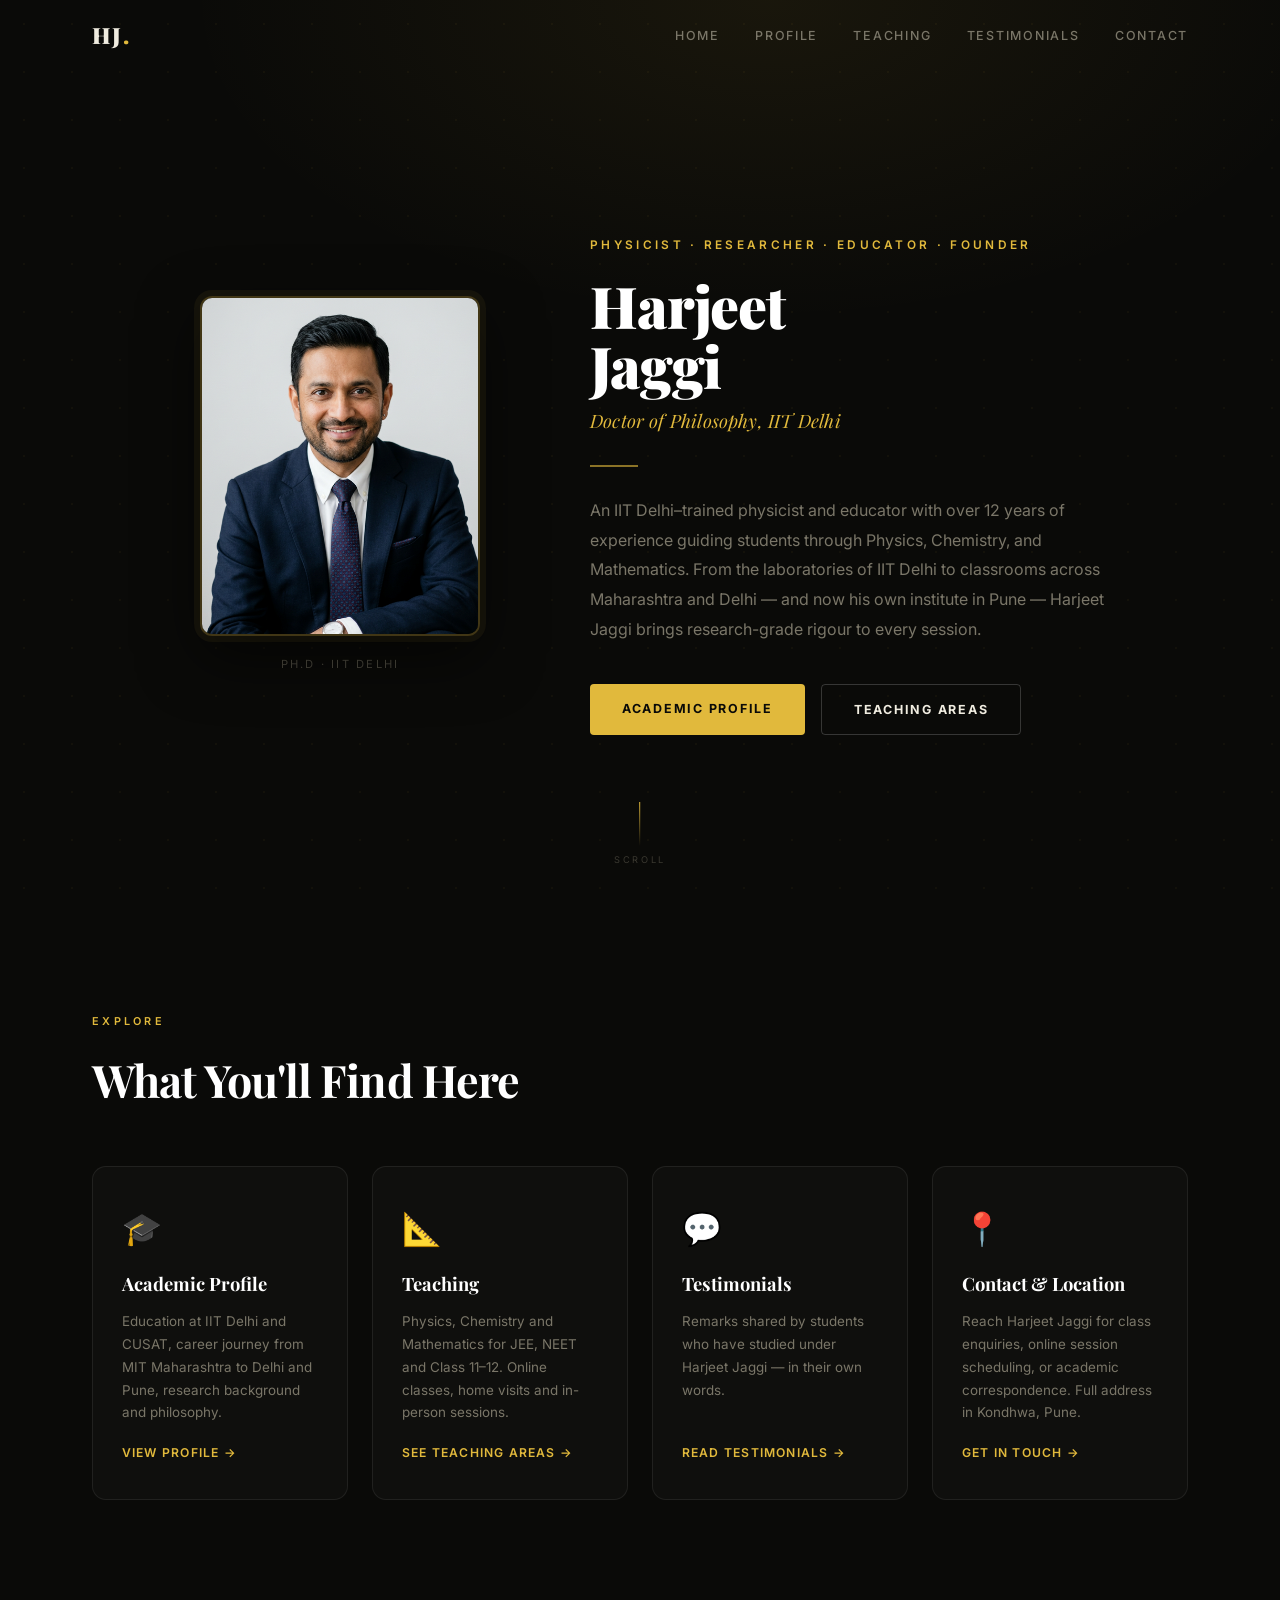
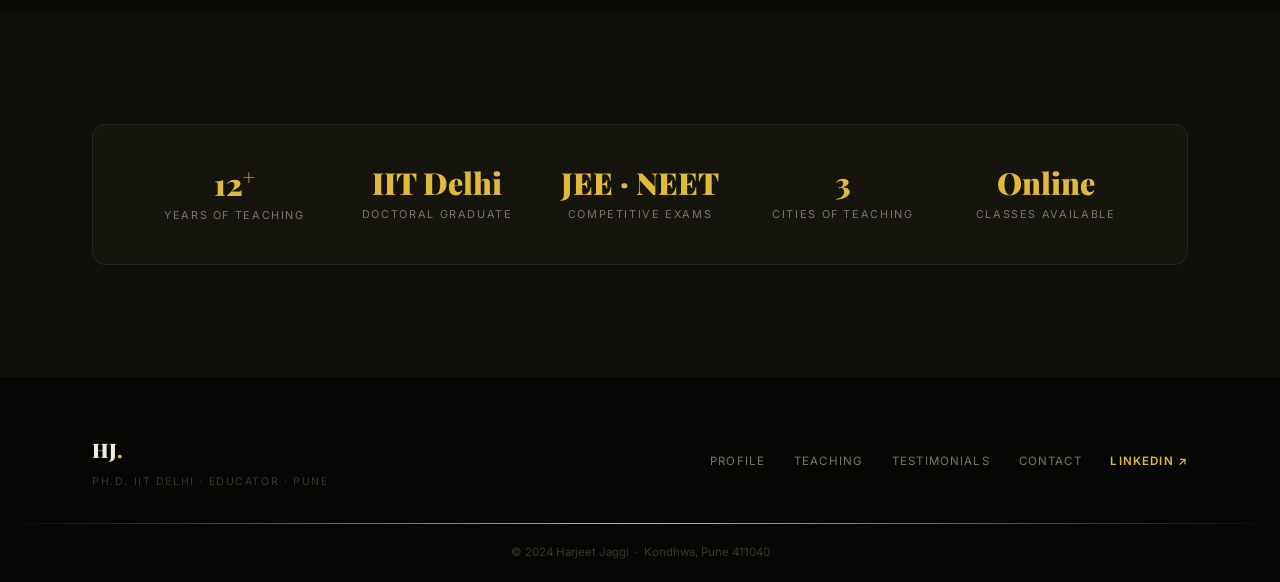
==== index.html @ 5886d156 "Initial commit — Harjeet Jaggi executive portfolio (5-page, black and gold theme)" ====
﻿<!DOCTYPE html>
<html lang="en">

<head>
  <meta charset="UTF-8" />
  <meta name="viewport" content="width=device-width, initial-scale=1.0" />
  <title>Harjeet Jaggi — Ph.D. IIT Delhi | Physicist, Researcher & Educator | Pune</title>
  <meta name="description"
    content="Harjeet Jaggi — IIT Delhi Ph.D. physicist, researcher and educator with 12+ years of experience. Specialist in Physics, Chemistry and Mathematics for JEE, NEET and Class 11–12 in Pune." />
  <link rel="preconnect" href="https://fonts.googleapis.com" />
  <link rel="preconnect" href="https://fonts.gstatic.com" crossorigin />
  <link
    href="https://fonts.googleapis.com/css2?family=Playfair+Display:ital,wght@0,400;0,700;0,900;1,400&family=Inter:wght@300;400;500;600;700&display=swap"
    rel="stylesheet" />
  <link rel="stylesheet" href="style.css" />
</head>

<body>

  <nav id="main-nav" role="navigation">
    <div class="nav-inner">
      <a href="index.html" class="nav-logo">HJ<span class="accent">.</span></a>
      <ul class="nav-links" id="nav-links-list">
        <li><a href="index.html" class="nav-link active">Home</a></li>
                <li><a href="profile.html" class="nav-link">Profile</a></li>
        <li><a href="teaching.html" class="nav-link">Teaching</a></li>
        <li><a href="testimonials.html" class="nav-link">Testimonials</a></li>
        <li><a href="contact.html" class="nav-link">Contact</a></li>
      </ul>
      <button class="nav-toggle" id="nav-toggle-btn" aria-label="Toggle navigation">
        <span></span><span></span><span></span>
      </button>
    </div>
  </nav>

  <!-- HERO -->
  <section id="hero" class="hero-section" aria-label="Introduction">
    <div class="hero-grid-bg" aria-hidden="true"></div>
    <div class="container">
      <div class="hero-inner">

        <div class="hero-portrait-wrap">
          <img src="portrait.png" alt="Harjeet Jaggi — Educator and Researcher" class="hero-portrait" />
          <p class="hero-portrait-label" aria-hidden="true">Ph.D · IIT Delhi</p>
        </div>

        <div class="hero-text">
          <p class="hero-eyebrow">Physicist · Researcher · Educator · Founder</p>
          <h1 class="hero-name">Harjeet<br />Jaggi</h1>
          <p class="hero-title">Doctor of Philosophy, IIT Delhi</p>
          <div class="hero-divider" aria-hidden="true"></div>
          <p class="hero-bio">
            An IIT Delhi–trained physicist and educator with over 12 years of experience guiding
            students through Physics, Chemistry, and Mathematics. From the laboratories of IIT Delhi
            to classrooms across Maharashtra and Delhi — and now his own institute in Pune —
            Harjeet Jaggi brings research-grade rigour to every session.
          </p>
          <div class="hero-cta-group">
            <a href="profile.html" class="btn btn-primary">Academic Profile</a>
            <a href="teaching.html" class="btn btn-secondary">Teaching Areas</a>
          </div>
        </div>

      </div>
    </div>
    <div class="hero-scroll-indicator" aria-hidden="true">
      <span class="scroll-line"></span>
      <span class="scroll-label">Scroll</span>
    </div>
  </section>

  <!-- PAGE NAV CARDS -->
  <section class="section reveal" aria-label="Site Navigation">
    <div class="container">
      <div class="section-label">Explore</div>
      <h2 class="section-heading">What You'll Find Here</h2>
      <div class="page-cards" id="page-cards">

        <a href="profile.html" class="page-card glass-card reveal-child" id="card-profile">
          <div class="pc-icon" aria-hidden="true">🎓</div>
          <div class="pc-title">Academic Profile</div>
          <p class="pc-desc">Education at IIT Delhi and CUSAT, career journey from MIT Maharashtra to Delhi and Pune,
            research background and philosophy.</p>
          <span class="pc-link">View Profile →</span>
        </a>

        <a href="teaching.html" class="page-card glass-card reveal-child" id="card-teaching">
          <div class="pc-icon" aria-hidden="true">📐</div>
          <div class="pc-title">Teaching</div>
          <p class="pc-desc">Physics, Chemistry and Mathematics for JEE, NEET and Class 11–12. Online classes, home
            visits and in-person sessions.</p>
          <span class="pc-link">See Teaching Areas →</span>
        </a>

        <a href="testimonials.html" class="page-card glass-card reveal-child" id="card-testimonials">
          <div class="pc-icon" aria-hidden="true">💬</div>
          <div class="pc-title">Testimonials</div>
          <p class="pc-desc">Remarks shared by students who have studied under Harjeet Jaggi — in their own words.</p>
          <span class="pc-link">Read Testimonials →</span>
        </a>

        <a href="contact.html" class="page-card glass-card reveal-child" id="card-contact">
          <div class="pc-icon" aria-hidden="true">📍</div>
          <div class="pc-title">Contact & Location</div>
          <p class="pc-desc">Reach Harjeet Jaggi for class enquiries, online session scheduling, or academic
            correspondence. Full address in Kondhwa, Pune.</p>
          <span class="pc-link">Get In Touch →</span>
        </a>

      </div>
    </div>
  </section>

  <!-- QUICK STATS STRIP -->
  <section class="section section-alt reveal" aria-label="At a Glance">
    <div class="container">
      <div class="stats-strip" id="stats-strip">
        <div class="strip-stat reveal-child">
          <span class="ss-num">12<span class="stat-plus">+</span></span>
          <span class="ss-lbl">Years of Teaching</span>
        </div>
        <div class="strip-stat reveal-child">
          <span class="ss-num">IIT Delhi</span>
          <span class="ss-lbl">Doctoral Graduate</span>
        </div>
        <div class="strip-stat reveal-child">
          <span class="ss-num">JEE · NEET</span>
          <span class="ss-lbl">Competitive Exams</span>
        </div>
        <div class="strip-stat reveal-child">
          <span class="ss-num">3</span>
          <span class="ss-lbl">Cities of Teaching</span>
        </div>
        <div class="strip-stat reveal-child">
          <span class="ss-num">Online</span>
          <span class="ss-lbl">Classes Available</span>
        </div>
      </div>
    </div>
  </section>

  <footer id="site-footer" role="contentinfo">
    <div class="footer-inner container">
      <div class="footer-brand">
        <span class="footer-logo">HJ<span class="accent">.</span></span>
        <span class="footer-tagline">Ph.D. IIT Delhi · Educator · Pune</span>
      </div>
      <div class="footer-links">
        <a href="profile.html">Profile</a>
        <a href="teaching.html">Teaching</a>
        <a href="testimonials.html">Testimonials</a>
        <a href="contact.html">Contact</a>
        <a href="https://www.linkedin.com/in/harjeet-jaggi" target="_blank" rel="noopener"
          class="footer-linkedin">LinkedIn ↗</a>
      </div>
    </div>
    <div class="gold-rule"></div>
    <div class="footer-copy container">&copy; 2024 Harjeet Jaggi &nbsp;·&nbsp; Kondhwa, Pune 411040</div>
  </footer>

  <script src="script.js"></script>
</body>

</html>
---- style.css ----
/* ════════════════════════════════════════════════════════════════
   HARJEET JAGGI — ACADEMIC PORTFOLIO
   Theme: Obsidian Black & Academic Gold
   ════════════════════════════════════════════════════════════════ */

/* ─── TOKENS ─── */
:root {
  --bg: #0a0a08;
  --bg-alt: #0f0f0c;
  --bg-card: #141410;
  --surface: rgba(255, 255, 255, 0.025);
  --surface-hov: rgba(225, 185, 60, 0.06);
  --border: rgba(255, 255, 255, 0.07);
  --border-hov: rgba(225, 185, 60, 0.4);
  --text-primary: #f0ece0;
  --text-muted: #7a7668;
  --text-dim: #3a3830;
  --gold: #e1b93c;
  --gold-bright: #f0cc55;
  --gold-deep: #b8941e;
  --gold-dim: rgba(225, 185, 60, 0.12);
  --gold-glow: rgba(225, 185, 60, 0.28);
  --white: #ffffff;
  --offwhite: #ede8d8;
  --radius: 14px;
  --radius-sm: 7px;
  --nav-h: 70px;
  --transition: 0.32s cubic-bezier(0.4, 0, 0.2, 1);
}

/* ─── RESET ─── */
*,
*::before,
*::after {
  box-sizing: border-box;
  margin: 0;
  padding: 0;
}

html {
  scroll-behavior: smooth;
  font-size: 16px;
}

body {
  background: var(--bg);
  color: var(--text-primary);
  font-family: 'Inter', system-ui, sans-serif;
  line-height: 1.7;
  overflow-x: hidden;
  -webkit-font-smoothing: antialiased;
}

a {
  color: inherit;
  text-decoration: none;
}

img,
svg {
  display: block;
}

ul {
  list-style: none;
}

/* ─── SCROLLBAR ─── */
::-webkit-scrollbar {
  width: 4px;
}

::-webkit-scrollbar-track {
  background: var(--bg);
}

::-webkit-scrollbar-thumb {
  background: var(--gold);
  border-radius: 2px;
}

/* ─── UTILITY ─── */
.accent {
  color: var(--gold);
}

.mt-2 {
  margin-top: 2rem;
}

.container {
  max-width: 1160px;
  margin: 0 auto;
  padding: 0 2rem;
}

/* ─── GLASS CARD ─── */
.glass-card {
  background: var(--surface);
  border: 1px solid var(--border);
  border-radius: var(--radius);
  transition: border-color var(--transition), background var(--transition), transform var(--transition);
}

.glass-card:hover {
  border-color: var(--border-hov);
  background: var(--surface-hov);
  transform: translateY(-3px);
}

/* ─── REVEAL ─── */
.reveal {
  opacity: 0;
  transform: translateY(36px);
  transition: opacity 0.7s ease, transform 0.7s ease;
}

.reveal.visible {
  opacity: 1;
  transform: translateY(0);
}

.reveal-child {
  opacity: 0;
  transform: translateY(24px);
  transition: opacity 0.6s ease, transform 0.6s ease;
}

.reveal-child.visible {
  opacity: 1;
  transform: translateY(0);
}

/* ──────────────────────────────────────────────────────────────
   NAVIGATION
────────────────────────────────────────────────────────────── */
#main-nav {
  position: fixed;
  top: 0;
  left: 0;
  right: 0;
  height: var(--nav-h);
  z-index: 1000;
  transition: background var(--transition), box-shadow var(--transition);
}

#main-nav.scrolled {
  background: rgba(10, 10, 8, 0.94);
  backdrop-filter: blur(18px);
  -webkit-backdrop-filter: blur(18px);
  box-shadow: 0 1px 0 var(--border);
}

.nav-inner {
  max-width: 1160px;
  margin: 0 auto;
  padding: 0 2rem;
  height: 100%;
  display: flex;
  align-items: center;
  justify-content: space-between;
}

.nav-logo {
  font-family: 'Playfair Display', serif;
  font-size: 1.4rem;
  font-weight: 900;
  letter-spacing: 0.06em;
  color: var(--text-primary);
}

.nav-logo .accent {
  color: var(--gold);
}

.nav-links {
  display: flex;
  gap: 2.2rem;
}

.nav-link {
  font-size: 0.78rem;
  font-weight: 500;
  letter-spacing: 0.14em;
  text-transform: uppercase;
  color: var(--text-muted);
  transition: color var(--transition);
  position: relative;
}

.nav-link::after {
  content: '';
  position: absolute;
  bottom: -4px;
  left: 0;
  width: 0;
  height: 1px;
  background: var(--gold);
  transition: width var(--transition);
}

.nav-link:hover,
.nav-link.active {
  color: var(--text-primary);
}

.nav-link:hover::after,
.nav-link.active::after {
  width: 100%;
}

.nav-toggle {
  display: none;
  flex-direction: column;
  gap: 5px;
  background: none;
  border: none;
  cursor: pointer;
  padding: 4px;
}

.nav-toggle span {
  display: block;
  width: 22px;
  height: 2px;
  background: var(--text-primary);
  border-radius: 1px;
  transition: all var(--transition);
}

/* ──────────────────────────────────────────────────────────────
   HERO
────────────────────────────────────────────────────────────── */
.hero-section {
  position: relative;
  min-height: 100vh;
  display: flex;
  align-items: center;
  overflow: hidden;
  background:
    radial-gradient(ellipse 70% 55% at 60% 0%, rgba(225, 185, 60, 0.07) 0%, transparent 65%),
    var(--bg);
}

.hero-grid-bg {
  position: absolute;
  inset: 0;
  background-image: radial-gradient(circle, rgba(225, 185, 60, 0.14) 1px, transparent 1px);
  background-size: 48px 48px;
  animation: gridDrift 32s linear infinite;
  opacity: 0.3;
}

@keyframes gridDrift {
  from {
    background-position: 0 0;
  }

  to {
    background-position: 48px 48px;
  }
}

.hero-inner {
  position: relative;
  z-index: 2;
  width: 100%;
  display: grid;
  grid-template-columns: 340px 1fr;
  gap: 5rem;
  align-items: center;
  padding-top: var(--nav-h);
}

/* Portrait */
.hero-portrait-wrap {
  display: flex;
  flex-direction: column;
  align-items: center;
  gap: 1.2rem;
}

.hero-portrait {
  width: 280px;
  height: 340px;
  object-fit: cover;
  object-position: top center;
  border-radius: 12px;
  border: 2px solid rgba(225, 185, 60, 0.25);
  box-shadow:
    0 0 0 6px rgba(225, 185, 60, 0.05),
    0 20px 60px rgba(0, 0, 0, 0.6);
  display: block;
}

.hero-portrait-label {
  font-size: 0.7rem;
  letter-spacing: 0.2em;
  text-transform: uppercase;
  color: var(--text-dim);
  text-align: center;
}



.hero-eyebrow {
  font-size: 0.74rem;
  letter-spacing: 0.28em;
  text-transform: uppercase;
  color: var(--gold);
  margin-bottom: 1.2rem;
  font-weight: 600;
}

.hero-name {
  font-family: 'Playfair Display', serif;
  font-size: clamp(2.8rem, 4.5vw, 4.4rem);
  font-weight: 900;
  line-height: 1.05;
  color: var(--white);
  margin-bottom: 0.6rem;
  letter-spacing: -0.02em;
}

.hero-title {
  font-family: 'Playfair Display', serif;
  font-size: 1.15rem;
  font-weight: 400;
  font-style: italic;
  color: var(--gold);
  margin-bottom: 1.8rem;
  letter-spacing: 0.01em;
}

.hero-divider {
  width: 48px;
  height: 2px;
  background: var(--gold);
  margin-bottom: 1.8rem;
  opacity: 0.6;
}

.hero-bio {
  font-size: 1rem;
  color: var(--text-muted);
  line-height: 1.85;
  margin-bottom: 2.5rem;
  max-width: 520px;
}

.hero-cta-group {
  display: flex;
  gap: 1rem;
  flex-wrap: wrap;
}

/* ─── BUTTONS ─── */
.btn {
  display: inline-block;
  padding: 0.85rem 2rem;
  border-radius: 4px;
  font-size: 0.78rem;
  font-weight: 700;
  letter-spacing: 0.14em;
  text-transform: uppercase;
  transition: all var(--transition);
  cursor: pointer;
  border: none;
}

.btn-primary {
  background: var(--gold);
  color: #0a0a08;
}

.btn-primary:hover {
  background: var(--gold-bright);
  transform: translateY(-2px);
  box-shadow: 0 8px 28px rgba(225, 185, 60, 0.35);
}

.btn-secondary {
  background: transparent;
  color: var(--text-primary);
  border: 1px solid rgba(255, 255, 255, 0.18);
}

.btn-secondary:hover {
  border-color: var(--gold);
  color: var(--gold);
  transform: translateY(-2px);
}

.btn-ghost {
  background: transparent;
  color: var(--gold);
  border: 1px solid rgba(225, 185, 60, 0.3);
}

.btn-ghost:hover {
  background: var(--gold-dim);
  transform: translateY(-2px);
}

/* Scroll indicator */
.hero-scroll-indicator {
  position: absolute;
  bottom: 2rem;
  left: 50%;
  transform: translateX(-50%);
  display: flex;
  flex-direction: column;
  align-items: center;
  gap: 0.4rem;
  z-index: 2;
  animation: fadeInUp 1s 2s ease both;
}

.scroll-line {
  width: 1px;
  height: 44px;
  background: linear-gradient(to bottom, var(--gold), transparent);
  animation: scrollPulse 2.2s ease-in-out infinite;
}

@keyframes scrollPulse {

  0%,
  100% {
    opacity: 0.25;
    transform: scaleY(1);
  }

  50% {
    opacity: 0.9;
    transform: scaleY(1.08);
  }
}

.scroll-label {
  font-size: 0.58rem;
  letter-spacing: 0.28em;
  text-transform: uppercase;
  color: var(--text-dim);
}

@keyframes fadeInUp {
  from {
    opacity: 0;
    transform: translate(-50%, 12px);
  }

  to {
    opacity: 1;
    transform: translate(-50%, 0);
  }
}

/* ──────────────────────────────────────────────────────────────
   SECTIONS — SHARED
────────────────────────────────────────────────────────────── */
.section {
  padding: 7rem 0;
}

.section-alt {
  background: var(--bg-alt);
}

.section-label {
  font-size: 0.68rem;
  letter-spacing: 0.3em;
  text-transform: uppercase;
  color: var(--gold);
  margin-bottom: 0.7rem;
  font-weight: 600;
}

.section-heading {
  font-family: 'Playfair Display', serif;
  font-size: clamp(1.9rem, 3.5vw, 3rem);
  font-weight: 700;
  color: var(--white);
  margin-bottom: 3rem;
  letter-spacing: -0.02em;
}

/* ──────────────────────────────────────────────────────────────
   ACADEMIC PROFILE (About)
────────────────────────────────────────────────────────────── */
.profile-grid {
  display: grid;
  grid-template-columns: 1.4fr 1fr;
  gap: 3rem;
  align-items: start;
}

.profile-bio {
  padding: 2.5rem;
}

.bio-text {
  color: var(--text-muted);
  line-height: 1.9;
  margin-bottom: 1.1rem;
  font-size: 0.96rem;
}

.bio-text:last-child {
  margin-bottom: 0;
}

/* Education */
.edu-block {
  margin-top: 2rem;
  padding-top: 2rem;
  border-top: 1px solid var(--border);
}

.edu-heading {
  font-size: 0.68rem;
  letter-spacing: 0.22em;
  text-transform: uppercase;
  color: var(--gold);
  font-weight: 600;
  margin-bottom: 1.2rem;
}

.edu-item {
  display: flex;
  align-items: flex-start;
  gap: 1rem;
  margin-bottom: 1.1rem;
}

.edu-item:last-child {
  margin-bottom: 0;
}

.edu-dot {
  width: 7px;
  height: 7px;
  border-radius: 50%;
  background: var(--gold);
  margin-top: 0.5rem;
  flex-shrink: 0;
  box-shadow: 0 0 8px var(--gold-glow);
}

.edu-degree {
  font-size: 0.9rem;
  font-weight: 600;
  color: var(--text-primary);
  line-height: 1.4;
}

.edu-inst {
  font-size: 0.78rem;
  color: var(--gold);
  font-style: italic;
  margin-top: 0.15rem;
}

.edu-year {
  font-size: 0.7rem;
  color: var(--text-dim);
  margin-top: 0.1rem;
}

/* Stats */
.profile-stats {
  display: flex;
  flex-direction: column;
  gap: 1.2rem;
}

.stat-card {
  padding: 1.8rem 2rem;
  text-align: center;
  display: flex;
  flex-direction: column;
  align-items: center;
  gap: 0.4rem;
}

.stat-number {
  font-family: 'Playfair Display', serif;
  font-size: 2.6rem;
  font-weight: 900;
  line-height: 1;
  color: var(--gold);
}

.stat-plus {
  font-size: 1.3rem;
  vertical-align: super;
}

.stat-label {
  font-size: 0.7rem;
  letter-spacing: 0.15em;
  text-transform: uppercase;
  color: var(--text-muted);
}

/* ──────────────────────────────────────────────────────────────
   TEACHING
────────────────────────────────────────────────────────────── */
.teaches-intro {
  font-size: 0.96rem;
  color: var(--text-muted);
  line-height: 1.8;
  max-width: 680px;
  margin-bottom: 3rem;
}

.teaches-grid {
  display: grid;
  grid-template-columns: repeat(4, 1fr);
  gap: 1.4rem;
}

.teach-card {
  padding: 2rem 1.4rem;
  text-align: center;
  position: relative;
  overflow: hidden;
}

.teach-card::before {
  content: '';
  position: absolute;
  top: 0;
  left: 0;
  right: 0;
  height: 2px;
  background: var(--gold);
  transform: scaleX(0);
  transform-origin: left;
  transition: transform var(--transition);
}

.teach-card:hover::before {
  transform: scaleX(1);
}

.teach-icon {
  font-size: 1.8rem;
  margin-bottom: 0.9rem;
  display: block;
}

.teach-subject {
  font-family: 'Playfair Display', serif;
  font-size: 1rem;
  font-weight: 700;
  color: var(--white);
  margin-bottom: 0.4rem;
}

.teach-exams {
  font-size: 0.7rem;
  color: var(--gold);
  letter-spacing: 0.1em;
  text-transform: uppercase;
  font-weight: 600;
  margin-bottom: 0.4rem;
}

.teach-boards {
  font-size: 0.7rem;
  color: var(--text-muted);
  line-height: 1.5;
}

.teaches-note {
  text-align: center;
  margin-top: 2rem;
  font-size: 0.84rem;
  color: var(--text-muted);
}

/* ──────────────────────────────────────────────────────────────
   TESTIMONIALS
────────────────────────────────────────────────────────────── */
.testimonials-intro {
  font-size: 0.96rem;
  color: var(--text-muted);
  line-height: 1.8;
  max-width: 600px;
  margin-bottom: 3rem;
}

.review-cards {
  display: grid;
  grid-template-columns: repeat(2, 1fr);
  gap: 1.5rem;
}

.review-card {
  padding: 2rem 2.2rem;
  display: flex;
  flex-direction: column;
  gap: 1rem;
  position: relative;
  overflow: hidden;
}

.review-card::before {
  content: '\201C';
  font-family: 'Playfair Display', serif;
  font-size: 6rem;
  color: var(--gold);
  opacity: 0.1;
  position: absolute;
  top: -0.8rem;
  left: 1rem;
  line-height: 1;
  pointer-events: none;
}

.review-text {
  font-size: 0.92rem;
  color: var(--text-muted);
  line-height: 1.8;
  font-style: italic;
  position: relative;
  z-index: 1;
}

.review-author {
  font-size: 0.82rem;
  font-weight: 700;
  color: var(--text-primary);
}

.review-course {
  font-size: 0.68rem;
  color: var(--gold);
  letter-spacing: 0.1em;
  text-transform: uppercase;
}

.review-divider {
  width: 30px;
  height: 1px;
  background: var(--gold);
  opacity: 0.4;
}

/* ──────────────────────────────────────────────────────────────
   CONTACT
────────────────────────────────────────────────────────────── */
.contact-grid {
  display: grid;
  grid-template-columns: repeat(3, 1fr);
  gap: 1.6rem;
}

.contact-card {
  padding: 2.2rem;
  display: flex;
  flex-direction: column;
  gap: 0.9rem;
}

.contact-card svg {
  width: 34px;
  height: 34px;
}

.contact-type {
  font-family: 'Playfair Display', serif;
  font-size: 1.05rem;
  font-weight: 700;
  color: var(--white);
}

.contact-desc {
  font-size: 0.86rem;
  color: var(--text-muted);
  line-height: 1.7;
  flex: 1;
}

.contact-link {
  font-size: 0.78rem;
  font-weight: 600;
  color: var(--gold);
  transition: opacity var(--transition);
}

.contact-link:hover {
  opacity: 0.7;
}

.contact-address-bar {
  margin-top: 2.5rem;
  padding: 1.4rem 1.8rem;
  display: flex;
  align-items: flex-start;
  gap: 1rem;
  border: 1px solid var(--border);
  border-radius: var(--radius-sm);
  background: rgba(225, 185, 60, 0.04);
}

.addr-icon {
  color: var(--gold);
  font-size: 1rem;
  margin-top: 0.15rem;
  flex-shrink: 0;
}

.addr-text {
  font-size: 0.86rem;
  color: var(--text-muted);
  line-height: 1.7;
}

.addr-text strong {
  color: var(--text-primary);
}

/* ──────────────────────────────────────────────────────────────
   FOOTER
────────────────────────────────────────────────────────────── */
#site-footer {
  background: #060605;
  padding-top: 3.5rem;
}

.footer-inner {
  display: flex;
  align-items: center;
  justify-content: space-between;
  padding-bottom: 2rem;
  flex-wrap: wrap;
  gap: 1.2rem;
}

.footer-brand {
  display: flex;
  flex-direction: column;
  gap: 0.35rem;
}

.footer-logo {
  font-family: 'Playfair Display', serif;
  font-size: 1.25rem;
  font-weight: 900;
}

.footer-tagline {
  font-size: 0.66rem;
  letter-spacing: 0.15em;
  text-transform: uppercase;
  color: var(--text-dim);
}

.footer-links {
  display: flex;
  gap: 1.8rem;
}

.footer-links a {
  font-size: 0.72rem;
  letter-spacing: 0.1em;
  text-transform: uppercase;
  color: var(--text-muted);
  transition: color var(--transition);
}

.footer-links a:hover {
  color: var(--gold);
}

.gold-rule {
  height: 1px;
  background: linear-gradient(to right, transparent, var(--gold), transparent);
}

.footer-copy {
  padding: 1.2rem 2rem;
  font-size: 0.72rem;
  color: var(--text-dim);
  text-align: center;
}

/* ──────────────────────────────────────────────────────────────
   RESPONSIVE
────────────────────────────────────────────────────────────── */
@media (max-width: 960px) {
  .hero-inner {
    grid-template-columns: 1fr;
    text-align: center;
    gap: 3rem;
  }

  .hero-portrait-wrap {
    align-items: center;
  }

  .hero-portrait {
    width: 200px;
    height: 250px;
  }

  .hero-bio {
    max-width: 100%;
  }

  .hero-cta-group {
    justify-content: center;
  }

  .hero-divider {
    margin: 0 auto 1.8rem;
  }

  .profile-grid {
    grid-template-columns: 1fr;
  }

  .contact-grid {
    grid-template-columns: 1fr;
  }
}

@media (max-width: 800px) {
  .teaches-grid {
    grid-template-columns: repeat(2, 1fr);
  }

  .review-cards {
    grid-template-columns: 1fr;
  }
}

@media (max-width: 680px) {
  .section {
    padding: 4.5rem 0;
  }

  .hero-name {
    font-size: clamp(2.2rem, 8vw, 3rem);
  }

  .nav-links {
    display: none;
    position: absolute;
    top: var(--nav-h);
    left: 0;
    right: 0;
    background: rgba(10, 10, 8, 0.97);
    backdrop-filter: blur(14px);
    flex-direction: column;
    padding: 1.8rem 2rem;
    gap: 1.4rem;
    border-bottom: 1px solid var(--border);
  }

  .nav-links.open {
    display: flex;
  }

  .nav-toggle {
    display: flex;
  }

  .teaches-grid {
    grid-template-columns: 1fr 1fr;
  }

  .hero-portrait {
    width: 160px;
    height: 200px;
  }
}

@media (max-width: 420px) {
  .teaches-grid {
    grid-template-columns: 1fr;
  }

  .hero-cta-group {
    flex-direction: column;
    align-items: center;
  }
}

/* ─── FOCUS ─── */
:focus-visible {
  outline: 2px solid var(--gold);
  outline-offset: 3px;
  border-radius: 2px;
}

/* ══════════════════════════════════════════════════════════════
   MULTI-PAGE STYLES
══════════════════════════════════════════════════════════════ */

/* ─── PAGE HERO (inner pages) ─── */
.page-hero {
  position: relative;
  min-height: 40vh;
  display: flex;
  align-items: flex-end;
  padding-bottom: 4rem;
  overflow: hidden;
  background:
    radial-gradient(ellipse 80% 60% at 50% 0%, rgba(225, 185, 60, 0.08) 0%, transparent 65%),
    var(--bg);
}

.page-hero--wide {
  min-height: 38vh;
}

.page-hero-inner {
  display: grid;
  grid-template-columns: 1fr 260px;
  gap: 3rem;
  align-items: flex-end;
  padding-top: var(--nav-h);
  position: relative;
  z-index: 2;
  width: 100%;
}

.page-hero-inner--center {
  grid-template-columns: 1fr;
  text-align: center;
}

.page-hero-title {
  font-family: 'Playfair Display', serif;
  font-size: clamp(2.2rem, 4vw, 3.5rem);
  font-weight: 900;
  color: var(--white);
  line-height: 1.08;
  letter-spacing: -0.02em;
  margin-bottom: 0.9rem;
}

.page-hero-sub {
  font-size: 0.84rem;
  color: var(--text-muted);
  letter-spacing: 0.12em;
  text-transform: uppercase;
  margin-top: 0.4rem;
}

.page-portrait {
  width: 220px;
  height: 270px;
  object-fit: cover;
  object-position: top center;
  border-radius: 10px;
  border: 1px solid rgba(225, 185, 60, 0.2);
  box-shadow: 0 16px 48px rgba(0, 0, 0, 0.5);
  display: block;
}

/* ─── HOME PAGE NAV CARDS ─── */
.page-cards {
  display: grid;
  grid-template-columns: repeat(4, 1fr);
  gap: 1.5rem;
}

.page-card {
  padding: 2.2rem 1.8rem;
  display: flex;
  flex-direction: column;
  gap: 0.7rem;
  text-decoration: none;
  cursor: pointer;
}

.pc-icon {
  font-size: 2rem;
}

.pc-title {
  font-family: 'Playfair Display', serif;
  font-size: 1.15rem;
  font-weight: 700;
  color: var(--white);
}

.pc-desc {
  font-size: 0.84rem;
  color: var(--text-muted);
  line-height: 1.7;
  flex: 1;
}

.pc-link {
  font-size: 0.76rem;
  font-weight: 600;
  letter-spacing: 0.1em;
  text-transform: uppercase;
  color: var(--gold);
  margin-top: 0.5rem;
  transition: letter-spacing var(--transition);
}

.page-card:hover .pc-link {
  letter-spacing: 0.18em;
}

/* ─── STATS STRIP (home) ─── */
.stats-strip {
  display: flex;
  justify-content: space-between;
  align-items: center;
  gap: 1rem;
  flex-wrap: wrap;
  padding: 2.5rem 3rem;
  border: 1px solid var(--border);
  border-radius: var(--radius);
  background: rgba(225, 185, 60, 0.03);
}

.strip-stat {
  text-align: center;
  flex: 1;
  min-width: 100px;
}

.ss-num {
  font-family: 'Playfair Display', serif;
  font-size: 1.9rem;
  font-weight: 900;
  color: var(--gold);
  display: block;
  line-height: 1.1;
}

.ss-lbl {
  font-size: 0.68rem;
  letter-spacing: 0.15em;
  text-transform: uppercase;
  color: var(--text-muted);
  margin-top: 0.3rem;
  display: block;
}

/* ─── JOURNEY TIMELINE (profile page) ─── */
.journey-timeline {
  position: relative;
  padding-left: 3.5rem;
  display: flex;
  flex-direction: column;
  gap: 2.5rem;
}

.journey-timeline::before {
  content: '';
  position: absolute;
  left: 0.9rem;
  top: 0.8rem;
  bottom: 0.8rem;
  width: 2px;
  background: linear-gradient(to bottom, var(--gold), rgba(225, 185, 60, 0.1));
}

.jt-item {
  position: relative;
}

.jt-dot {
  position: absolute;
  left: -2.7rem;
  top: 1.6rem;
  width: 12px;
  height: 12px;
  border-radius: 50%;
  background: var(--gold);
  border: 3px solid var(--bg);
  box-shadow: 0 0 12px var(--gold-glow);
}

.jt-year {
  font-size: 0.7rem;
  letter-spacing: 0.22em;
  text-transform: uppercase;
  color: var(--gold);
  font-weight: 700;
  margin-bottom: 0.6rem;
}

.jt-card {
  padding: 1.8rem 2rem;
}

.jt-title {
  font-family: 'Playfair Display', serif;
  font-size: 1.2rem;
  font-weight: 700;
  color: var(--white);
  margin-bottom: 0.7rem;
}

.jt-desc {
  font-size: 0.9rem;
  color: var(--text-muted);
  line-height: 1.85;
}

/* ─── PHILOSOPHY BLOCK (profile page) ─── */
.philosophy-block {
  display: grid;
  grid-template-columns: 1fr 1.4fr;
  gap: 2.5rem;
  align-items: start;
}

.philosophy-quote {
  padding: 2.5rem;
}

.pq-text {
  font-family: 'Playfair Display', serif;
  font-style: italic;
  font-size: 1.2rem;
  color: var(--text-primary);
  line-height: 1.7;
  margin-bottom: 1.5rem;
}

.pq-attr {
  font-size: 0.78rem;
  color: var(--gold);
  letter-spacing: 0.1em;
  font-style: normal;
}

.philosophy-points {
  display: flex;
  flex-direction: column;
  gap: 1.2rem;
}

.phil-point {
  padding: 1.5rem 1.8rem;
  display: flex;
  align-items: flex-start;
  gap: 1.2rem;
}

.pp-icon {
  font-size: 1.4rem;
  flex-shrink: 0;
}

.pp-title {
  font-size: 0.9rem;
  font-weight: 700;
  color: var(--text-primary);
  margin-bottom: 0.3rem;
}

.pp-desc {
  font-size: 0.83rem;
  color: var(--text-muted);
  line-height: 1.7;
}

/* ─── MODES OF LEARNING (teaching page) ─── */
.modes-grid {
  display: grid;
  grid-template-columns: repeat(3, 1fr);
  gap: 1.6rem;
}

.mode-card {
  padding: 2.2rem 1.8rem;
  display: flex;
  flex-direction: column;
  gap: 0.9rem;
}

.mode-icon {
  font-size: 2rem;
}

.mode-title {
  font-family: 'Playfair Display', serif;
  font-size: 1.1rem;
  font-weight: 700;
  color: var(--white);
}

.mode-desc {
  font-size: 0.86rem;
  color: var(--text-muted);
  line-height: 1.75;
}

/* ─── METHODOLOGY (teaching page) ─── */
.methods-grid {
  display: grid;
  grid-template-columns: 1fr 1fr;
  gap: 2rem 3rem;
}

.method-item {
  display: flex;
  gap: 1.4rem;
  align-items: flex-start;
}

.mi-number {
  font-family: 'Playfair Display', serif;
  font-size: 2.2rem;
  font-weight: 900;
  line-height: 1;
  opacity: 0.5;
  flex-shrink: 0;
  width: 2.5rem;
}

.mi-title {
  font-size: 0.95rem;
  font-weight: 700;
  color: var(--text-primary);
  margin-bottom: 0.5rem;
}

.mi-desc {
  font-size: 0.86rem;
  color: var(--text-muted);
  line-height: 1.75;
}

/* ─── CTA BLOCK ─── */
.cta-block {
  text-align: center;
  max-width: 640px;
  margin: 0 auto;
}

.cta-sub {
  font-size: 0.96rem;
  color: var(--text-muted);
  line-height: 1.7;
  margin-bottom: 2rem;
}

/* ─── FULL-WIDTH REVIEW CARDS (testimonials page) ─── */
.review-cards-full {
  display: grid;
  grid-template-columns: repeat(2, 1fr);
  gap: 1.8rem;
}

/* ─── LOCATION GRID (contact page) ─── */
.location-grid {
  display: grid;
  grid-template-columns: 1fr 1fr;
  gap: 2.5rem;
  align-items: start;
}

.location-details {
  padding: 2.5rem;
  display: flex;
  flex-direction: column;
  gap: 1.6rem;
}

.loc-section {
  display: flex;
  flex-direction: column;
  gap: 0.4rem;
}

.loc-label {
  font-size: 0.7rem;
  letter-spacing: 0.2em;
  text-transform: uppercase;
  color: var(--gold);
  font-weight: 600;
}

.loc-value {
  font-size: 0.9rem;
  color: var(--text-muted);
  line-height: 1.75;
}

.loc-value strong {
  color: var(--text-primary);
}

.map-embed {
  border-radius: var(--radius);
  overflow: hidden;
}

/* ─── RESPONSIVE (multi-page) ─── */
@media (max-width: 1000px) {
  .page-cards {
    grid-template-columns: repeat(2, 1fr);
  }

  .philosophy-block {
    grid-template-columns: 1fr;
  }

  .methods-grid {
    grid-template-columns: 1fr;
  }

  .location-grid {
    grid-template-columns: 1fr;
  }
}

@media (max-width: 800px) {
  .page-hero-inner {
    grid-template-columns: 1fr;
    text-align: center;
    justify-items: center;
  }

  /* Show portrait on mobile — smaller, centered, above text */
  .page-portrait {
    display: block;
    width: 130px;
    height: 160px;
    margin: 0 auto;
    order: -1;
  }

  .modes-grid {
    grid-template-columns: 1fr;
  }

  .review-cards-full {
    grid-template-columns: 1fr;
  }

  .stats-strip {
    flex-direction: column;
  }
}

@media (max-width: 600px) {
  .page-cards {
    grid-template-columns: 1fr;
  }

  .philosophy-points {
    gap: 1rem;
  }
}

/* ══════════════════════════════════════════════════════════════
   ENHANCEMENTS: GALLERY · ALUMNI · LINKEDIN
══════════════════════════════════════════════════════════════ */

/* ─── METHODOLOGY GALLERY ─── */
.gallery-grid {
  display: grid;
  grid-template-columns: 1.4fr 1fr;
  gap: 2rem;
  align-items: start;
}

.gallery-main {
  display: flex;
  flex-direction: column;
  gap: 0.8rem;
}

.gallery-img {
  width: 100%;
  border-radius: var(--radius);
  border: 1px solid rgba(225, 185, 60, 0.2);
  box-shadow: 0 12px 40px rgba(0, 0, 0, 0.5);
  display: block;
  object-fit: cover;
  aspect-ratio: 16/9;
}

.gallery-caption {
  font-size: 0.74rem;
  color: var(--text-dim);
  letter-spacing: 0.12em;
  text-transform: uppercase;
  text-align: center;
  padding: 0.3rem 0;
}

.gallery-side {
  display: flex;
  flex-direction: column;
  gap: 1.2rem;
}

.gallery-proof {
  padding: 1.8rem;
  display: flex;
  flex-direction: column;
  gap: 0.7rem;
}

.gp-icon {
  font-size: 1.6rem;
}

.gp-title {
  font-family: 'Playfair Display', serif;
  font-size: 1rem;
  font-weight: 700;
  color: var(--white);
}

.gp-desc {
  font-size: 0.84rem;
  color: var(--text-muted);
  line-height: 1.75;
}

/* ─── ALUMNI WALL ─── */
.alumni-grid {
  display: grid;
  grid-template-columns: repeat(2, 1fr);
  gap: 1.6rem;
}

.alumni-card {
  padding: 2rem 2.2rem;
  display: flex;
  flex-direction: column;
  gap: 0.55rem;
  position: relative;
  overflow: hidden;
}

.alumni-card::before {
  content: '';
  position: absolute;
  top: 0;
  left: 0;
  right: 0;
  height: 2px;
  background: var(--gold);
  transform: scaleX(0);
  transform-origin: left;
  transition: transform var(--transition);
}

.alumni-card:hover::before {
  transform: scaleX(1);
}

.alum-institution {
  font-family: 'Playfair Display', serif;
  font-size: 1.05rem;
  font-weight: 700;
  color: var(--white);
  line-height: 1.3;
}

.alum-note {
  font-size: 0.84rem;
  color: var(--text-muted);
  line-height: 1.6;
}

.alum-subject {
  font-size: 0.7rem;
  color: var(--gold);
  letter-spacing: 0.12em;
  text-transform: uppercase;
  font-weight: 600;
  margin-top: 0.3rem;
}

.alumni-note {
  margin-top: 1.8rem;
  font-size: 0.78rem;
  color: var(--text-dim);
  font-style: italic;
  text-align: center;
}

/* ─── LINKEDIN FOOTER LINK ─── */
.footer-linkedin {
  color: var(--gold) !important;
  font-weight: 600 !important;
}

.footer-linkedin:hover {
  opacity: 0.7;
}

/* ─── CONTACT GRID 4-UP ─── */
.contact-grid {
  grid-template-columns: repeat(2, 1fr);
}

/* ─── RESPONSIVE ENHANCEMENTS ─── */
@media (max-width: 900px) {
  .gallery-grid {
    grid-template-columns: 1fr;
  }

  .alumni-grid {
    grid-template-columns: 1fr;
  }

  .contact-grid {
    grid-template-columns: 1fr;
  }
}

/* ══════════════════════════════════════════════════════════════
   MOBILE POLISH — Final optimisation pass
══════════════════════════════════════════════════════════════ */

@media (max-width: 680px) {

  /* Hide scroll indicator — overlaps CTA buttons on small screens */
  .hero-scroll-indicator {
    display: none;
  }

  /* Tighter hero padding on mobile */
  .hero-section {
    padding-bottom: 3rem;
  }

  /* Section headings — tighter bottom margin on small screens */
  .section-heading {
    margin-bottom: 1.8rem;
    font-size: clamp(1.6rem, 6vw, 2.2rem);
  }

  /* Buttons — full width on mobile for easier tapping */
  .btn {
    width: 100%;
    text-align: center;
    padding: 1rem 1.5rem;
  }

  .hero-cta-group {
    flex-direction: column;
    align-items: stretch;
    gap: 0.8rem;
  }

  /* Nav toggle — larger touch target */
  .nav-toggle {
    padding: 8px;
  }

  /* Journey timeline — tighter on narrow screens */
  .journey-timeline {
    padding-left: 2.5rem;
  }

  .jt-dot {
    left: -2rem;
  }

  /* Contact cards — comfortable padding on mobile */
  .contact-card {
    padding: 1.6rem;
  }

  .location-details {
    padding: 1.6rem;
  }

  /* Footer — stack on very small screens */
  .footer-inner {
    flex-direction: column;
    align-items: flex-start;
    gap: 1.5rem;
  }

  .footer-links {
    flex-wrap: wrap;
    gap: 1rem;
  }

  /* Gallery — full width image */
  .gallery-img {
    aspect-ratio: 4/3;
  }

  /* Alumni cards — comfortable padding */
  .alumni-card {
    padding: 1.5rem;
  }

  /* Page hero — tighter */
  .page-hero {
    min-height: 30vh;
    padding-bottom: 2.5rem;
  }

  .page-hero-title {
    font-size: clamp(1.8rem, 7vw, 2.5rem);
  }

  /* Stats strip — tighter */
  .stats-strip {
    padding: 1.5rem;
    gap: 1.2rem;
  }

  .ss-num {
    font-size: 1.4rem;
  }
}

@media (max-width: 380px) {

  /* Very small phones (SE, Galaxy A older) */
  .hero-name {
    font-size: 2rem;
  }

  .hero-portrait {
    width: 120px;
    height: 150px;
  }

  .page-portrait {
    width: 110px;
    height: 135px;
  }

  .section {
    padding: 3rem 0;
  }

  .container {
    padding: 0 1.2rem;
  }
}
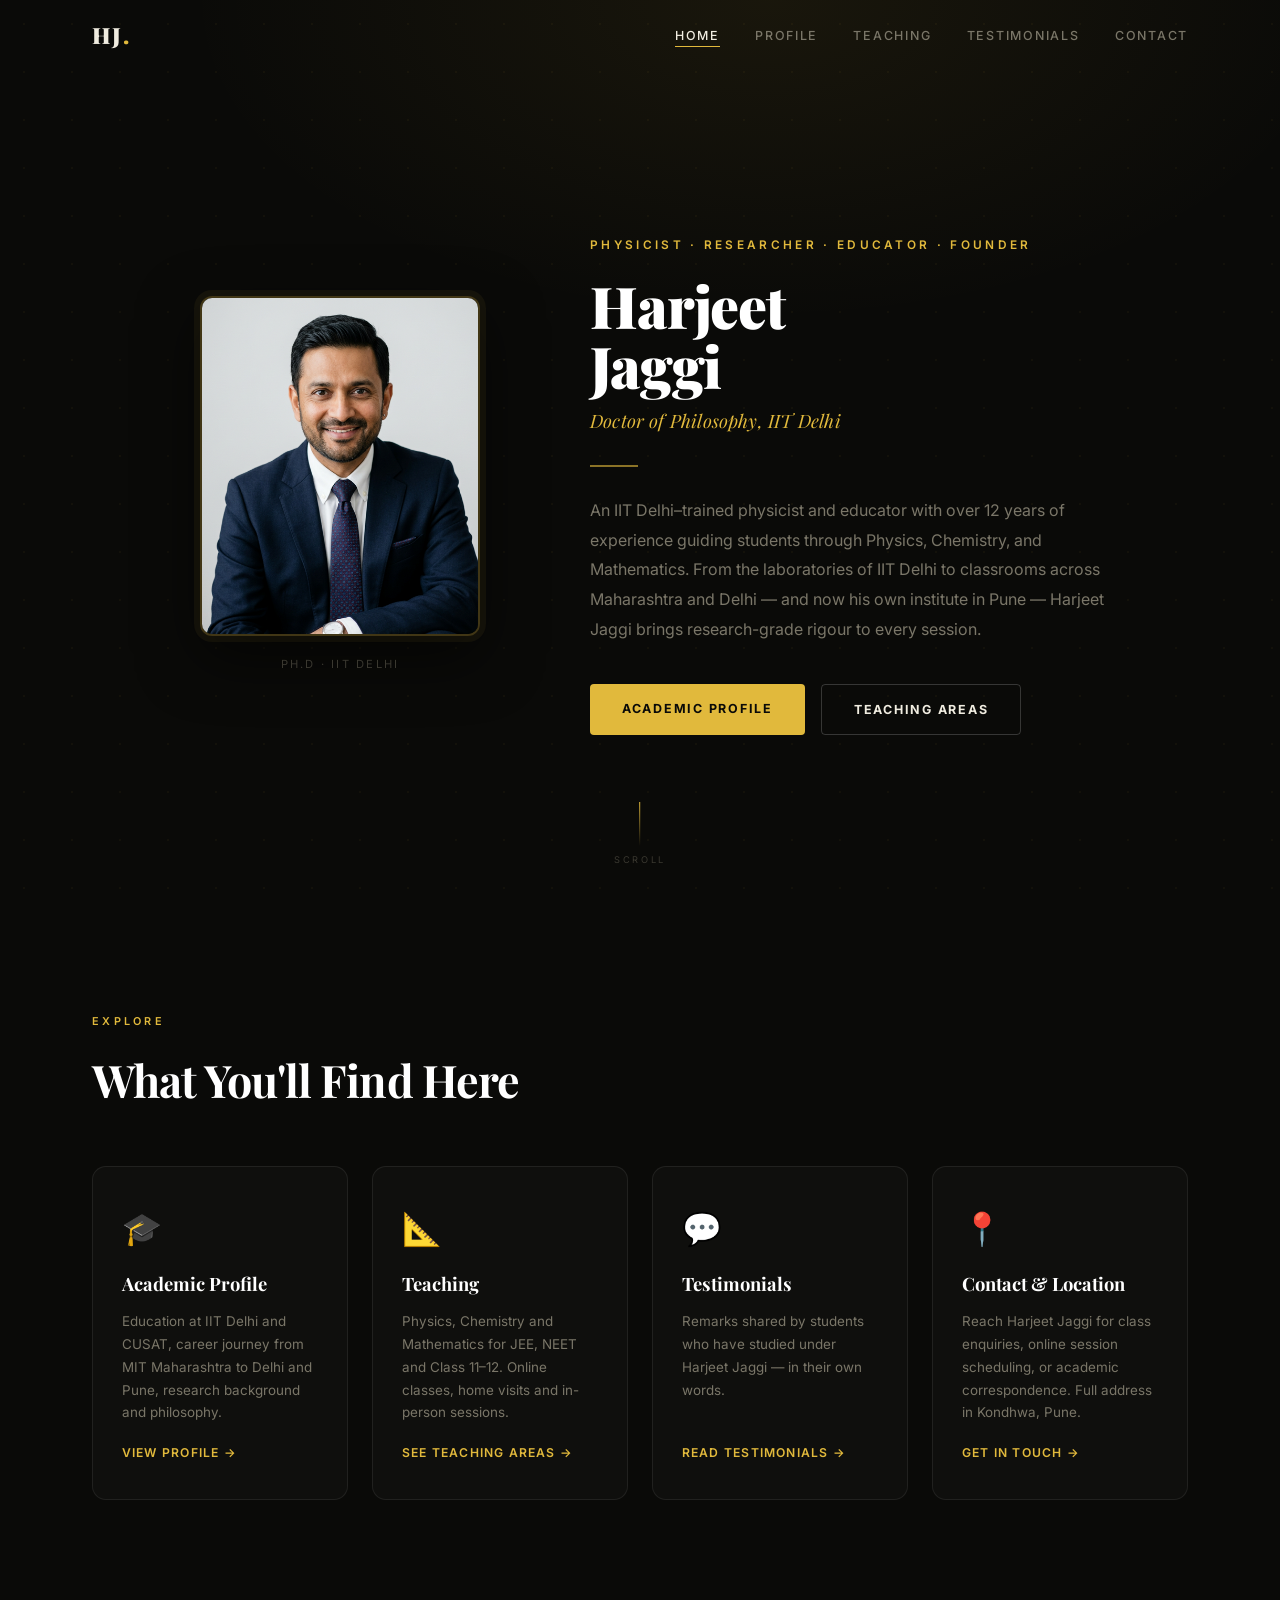
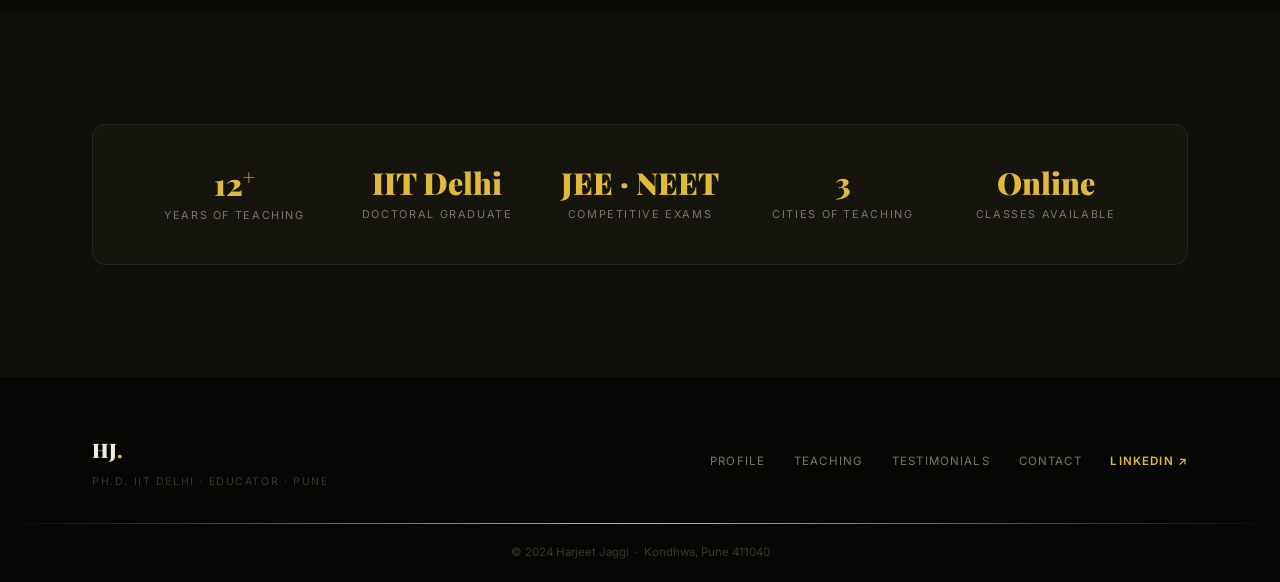
==== commit 4a51f3c6: "Convert to responsive layout: single-page scroll for mobile, multi-page for desktop" ====
--- a/index.html
+++ b/index.html
@@ -4,7 +4,7 @@
 <head>
   <meta charset="UTF-8" />
   <meta name="viewport" content="width=device-width, initial-scale=1.0" />
-  <title>Harjeet Jaggi — Ph.D. IIT Delhi | Physicist, Researcher & Educator | Pune</title>
+  <title>Harjeet Jaggi — Ph.D. IIT Delhi | Physicist, Researcher &amp; Educator | Pune</title>
   <meta name="description"
     content="Harjeet Jaggi — IIT Delhi Ph.D. physicist, researcher and educator with 12+ years of experience. Specialist in Physics, Chemistry and Mathematics for JEE, NEET and Class 11–12 in Pune." />
   <link rel="preconnect" href="https://fonts.googleapis.com" />
@@ -13,27 +13,34 @@
     href="https://fonts.googleapis.com/css2?family=Playfair+Display:ital,wght@0,400;0,700;0,900;1,400&family=Inter:wght@300;400;500;600;700&display=swap"
     rel="stylesheet" />
   <link rel="stylesheet" href="style.css" />
+  <!-- Redirect desktop users to multi-page version -->
+  <script>
+    if (window.innerWidth >= 768) {
+      window.location.replace('desktop.html');
+    }
+  </script>
 </head>
 
 <body>
 
+  <!-- ═══ NAV ═══ -->
   <nav id="main-nav" role="navigation">
     <div class="nav-inner">
-      <a href="index.html" class="nav-logo">HJ<span class="accent">.</span></a>
+      <a href="#hero" class="nav-logo">HJ<span class="accent">.</span></a>
       <ul class="nav-links" id="nav-links-list">
-        <li><a href="index.html" class="nav-link active">Home</a></li>
-                <li><a href="profile.html" class="nav-link">Profile</a></li>
-        <li><a href="teaching.html" class="nav-link">Teaching</a></li>
-        <li><a href="testimonials.html" class="nav-link">Testimonials</a></li>
-        <li><a href="contact.html" class="nav-link">Contact</a></li>
+        <li><a href="#hero" class="nav-link active" data-section="hero">Home</a></li>
+        <li><a href="#education" class="nav-link" data-section="education">Profile</a></li>
+        <li><a href="#subjects" class="nav-link" data-section="subjects">Teaching</a></li>
+        <li><a href="#testimonials" class="nav-link" data-section="testimonials">Testimonials</a></li>
+        <li><a href="#enquiries" class="nav-link" data-section="enquiries">Contact</a></li>
       </ul>
-      <button class="nav-toggle" id="nav-toggle-btn" aria-label="Toggle navigation">
+      <button class="nav-toggle" id="nav-toggle-btn" aria-label="Toggle navigation" aria-expanded="false">
         <span></span><span></span><span></span>
       </button>
     </div>
   </nav>
 
-  <!-- HERO -->
+  <!-- ═══ HERO ═══ -->
   <section id="hero" class="hero-section" aria-label="Introduction">
     <div class="hero-grid-bg" aria-hidden="true"></div>
     <div class="container">
@@ -56,8 +63,8 @@
             Harjeet Jaggi brings research-grade rigour to every session.
           </p>
           <div class="hero-cta-group">
-            <a href="profile.html" class="btn btn-primary">Academic Profile</a>
-            <a href="teaching.html" class="btn btn-secondary">Teaching Areas</a>
+            <a href="#education" class="btn btn-primary">Academic Profile</a>
+            <a href="#subjects" class="btn btn-secondary">Teaching Areas</a>
           </div>
         </div>
 
@@ -69,49 +76,7 @@
     </div>
   </section>
 
-  <!-- PAGE NAV CARDS -->
-  <section class="section reveal" aria-label="Site Navigation">
-    <div class="container">
-      <div class="section-label">Explore</div>
-      <h2 class="section-heading">What You'll Find Here</h2>
-      <div class="page-cards" id="page-cards">
-
-        <a href="profile.html" class="page-card glass-card reveal-child" id="card-profile">
-          <div class="pc-icon" aria-hidden="true">🎓</div>
-          <div class="pc-title">Academic Profile</div>
-          <p class="pc-desc">Education at IIT Delhi and CUSAT, career journey from MIT Maharashtra to Delhi and Pune,
-            research background and philosophy.</p>
-          <span class="pc-link">View Profile →</span>
-        </a>
-
-        <a href="teaching.html" class="page-card glass-card reveal-child" id="card-teaching">
-          <div class="pc-icon" aria-hidden="true">📐</div>
-          <div class="pc-title">Teaching</div>
-          <p class="pc-desc">Physics, Chemistry and Mathematics for JEE, NEET and Class 11–12. Online classes, home
-            visits and in-person sessions.</p>
-          <span class="pc-link">See Teaching Areas →</span>
-        </a>
-
-        <a href="testimonials.html" class="page-card glass-card reveal-child" id="card-testimonials">
-          <div class="pc-icon" aria-hidden="true">💬</div>
-          <div class="pc-title">Testimonials</div>
-          <p class="pc-desc">Remarks shared by students who have studied under Harjeet Jaggi — in their own words.</p>
-          <span class="pc-link">Read Testimonials →</span>
-        </a>
-
-        <a href="contact.html" class="page-card glass-card reveal-child" id="card-contact">
-          <div class="pc-icon" aria-hidden="true">📍</div>
-          <div class="pc-title">Contact & Location</div>
-          <p class="pc-desc">Reach Harjeet Jaggi for class enquiries, online session scheduling, or academic
-            correspondence. Full address in Kondhwa, Pune.</p>
-          <span class="pc-link">Get In Touch →</span>
-        </a>
-
-      </div>
-    </div>
-  </section>
-
-  <!-- QUICK STATS STRIP -->
+  <!-- ═══ STATS STRIP ═══ -->
   <section class="section section-alt reveal" aria-label="At a Glance">
     <div class="container">
       <div class="stats-strip" id="stats-strip">
@@ -139,6 +104,592 @@
     </div>
   </section>
 
+  <!-- ═══════════════════════════════════════
+       PROFILE — EDUCATION
+  ═══════════════════════════════════════ -->
+  <section id="education" class="section section-alt reveal" aria-label="Education">
+    <div class="container">
+      <div class="section-label">Qualifications</div>
+      <h2 class="section-heading">Educational Background</h2>
+      <div class="profile-grid">
+
+        <div class="profile-bio glass-card">
+          <p class="bio-text">
+            Harjeet Jaggi holds a <strong>Doctor of Philosophy (Ph.D.)</strong> and a
+            <strong>Master of Technology (M.Tech.)</strong> from the
+            <strong>Indian Institute of Technology, Delhi</strong> — one of India's foremost
+            centres of scientific and engineering research. His doctoral work focused on the
+            advanced study of materials science, encompassing polymer engineering and composite
+            material behaviour.
+          </p>
+          <p class="bio-text">
+            His undergraduate foundation was laid at the
+            <strong>Cochin University of Science &amp; Technology (CUSAT)</strong>, from which
+            he graduated with a <strong>Bachelor of Technology (B.Tech.)</strong> in 2009 —
+            beginning a trajectory that would carry him to the pinnacle of India's academic
+            establishment.
+          </p>
+
+          <div class="edu-block">
+            <div class="edu-heading">Degrees Conferred</div>
+            <div class="edu-item">
+              <span class="edu-dot" aria-hidden="true"></span>
+              <div>
+                <div class="edu-degree">Doctor of Philosophy (Ph.D.)</div>
+                <div class="edu-inst">Indian Institute of Technology, Delhi</div>
+                <div class="edu-year">Materials Science — Polymer &amp; Composite Engineering</div>
+              </div>
+            </div>
+            <div class="edu-item">
+              <span class="edu-dot" aria-hidden="true"></span>
+              <div>
+                <div class="edu-degree">Master of Technology (M.Tech.)</div>
+                <div class="edu-inst">Indian Institute of Technology, Delhi</div>
+              </div>
+            </div>
+            <div class="edu-item">
+              <span class="edu-dot" aria-hidden="true"></span>
+              <div>
+                <div class="edu-degree">Bachelor of Technology (B.Tech.)</div>
+                <div class="edu-inst">Cochin University of Science &amp; Technology (CUSAT)</div>
+                <div class="edu-year">2009</div>
+              </div>
+            </div>
+          </div>
+        </div>
+
+        <div class="profile-stats">
+          <div class="stat-card glass-card reveal-child">
+            <span class="stat-number">12<span class="stat-plus">+</span></span>
+            <span class="stat-label">Years Teaching</span>
+          </div>
+          <div class="stat-card glass-card reveal-child">
+            <span class="stat-number">IIT</span>
+            <span class="stat-label">Delhi Doctoral Graduate</span>
+          </div>
+          <div class="stat-card glass-card reveal-child">
+            <span class="stat-number">3</span>
+            <span class="stat-label">Institutions Served</span>
+          </div>
+          <div class="stat-card glass-card reveal-child">
+            <span class="stat-number">2</span>
+            <span class="stat-label">Major Cities</span>
+          </div>
+        </div>
+
+      </div>
+    </div>
+  </section>
+
+  <!-- CAREER JOURNEY -->
+  <section id="journey" class="section reveal" aria-label="Career Journey">
+    <div class="container">
+      <div class="section-label">Career</div>
+      <h2 class="section-heading">The Journey</h2>
+
+      <div class="journey-timeline" id="journey-timeline">
+
+        <div class="jt-item reveal-child">
+          <div class="jt-dot" aria-hidden="true"></div>
+          <div class="jt-year">2009 — 2011</div>
+          <div class="jt-card glass-card">
+            <h3 class="jt-title">Doctoral Research — IIT Delhi</h3>
+            <p class="jt-desc">
+              Following the completion of his undergraduate studies, Harjeet Jaggi was admitted to
+              IIT Delhi, where he pursued and completed both his M.Tech. and Ph.D. in materials
+              science. This period of intensive research formed the intellectual foundation upon
+              which his entire teaching practice is built — an understanding of science not merely
+              as a subject to be taught, but as a discipline to be practised.
+            </p>
+          </div>
+        </div>
+
+        <div class="jt-item reveal-child">
+          <div class="jt-dot" aria-hidden="true"></div>
+          <div class="jt-year">Faculty — Maharashtra</div>
+          <div class="jt-card glass-card">
+            <h3 class="jt-title">Maharashtra Institute of Technology, Pune</h3>
+            <p class="jt-desc">
+              His first major teaching appointment was at the <strong>Maharashtra Institute of
+                Technology (MIT), Pune</strong>, where he spent two years as faculty. Immersed in
+              academia, he taught and mentored students of engineering and applied sciences —
+              developing his pedagogical approach and learning to translate complex doctoral-level
+              knowledge into clear, teachable concepts.
+            </p>
+          </div>
+        </div>
+
+        <div class="jt-item reveal-child">
+          <div class="jt-dot" aria-hidden="true"></div>
+          <div class="jt-year">5 Years — Delhi</div>
+          <div class="jt-card glass-card">
+            <h3 class="jt-title">NEET Coaching Centre, Delhi</h3>
+            <p class="jt-desc">
+              Seeking broader impact, he relocated to Delhi and joined a prominent
+              <strong>NEET coaching centre</strong>, where he taught for five years. In this
+              high-pressure, results-oriented environment, he refined his teaching methodologies —
+              leveraging his understanding of Physics and Chemistry to help hundreds of aspiring
+              medical students prepare for one of India's most competitive examinations.
+            </p>
+          </div>
+        </div>
+
+        <div class="jt-item reveal-child">
+          <div class="jt-dot" aria-hidden="true"></div>
+          <div class="jt-year">Present — Pune</div>
+          <div class="jt-card glass-card">
+            <h3 class="jt-title">Founder — Teaching Institute, Kondhwa, Pune</h3>
+            <p class="jt-desc">
+              Driven by a conviction that transformative education must be both rigorous and
+              personal, Harjeet Jaggi founded his own teaching institute in <strong>Kondhwa,
+                Pune</strong>. The institute has since produced students who have gained entry to
+              esteemed medical and engineering colleges across the country. Both online and
+              in-person modes of learning are offered.
+            </p>
+          </div>
+        </div>
+
+      </div>
+    </div>
+  </section>
+
+  <!-- PHILOSOPHY -->
+  <section id="philosophy" class="section section-alt reveal" aria-label="Philosophy">
+    <div class="container">
+      <div class="section-label">Philosophy</div>
+      <h2 class="section-heading">Approach to Education</h2>
+      <div class="philosophy-block">
+        <blockquote class="philosophy-quote glass-card">
+          <p class="pq-text">
+            "The goal is not merely to help students pass an examination — it is to equip them
+            with the confidence, curiosity, and conceptual clarity to carry their learning into
+            every challenge they encounter in higher education and beyond."
+          </p>
+          <footer class="pq-attr">— Harjeet Jaggi</footer>
+        </blockquote>
+        <div class="philosophy-points">
+          <div class="phil-point reveal-child glass-card">
+            <div class="pp-icon" aria-hidden="true">🔭</div>
+            <div>
+              <div class="pp-title">Conceptual Depth</div>
+              <p class="pp-desc">Every topic is taught from first principles — understanding the "why" before the "how".
+              </p>
+            </div>
+          </div>
+          <div class="phil-point reveal-child glass-card">
+            <div class="pp-icon" aria-hidden="true">🤝</div>
+            <div>
+              <div class="pp-title">Personalised Mentorship</div>
+              <p class="pp-desc">Each student's pace, strengths, and gaps are assessed individually.</p>
+            </div>
+          </div>
+          <div class="phil-point reveal-child glass-card">
+            <div class="pp-icon" aria-hidden="true">💻</div>
+            <div>
+              <div class="pp-title">Modern Teaching Tools</div>
+              <p class="pp-desc">Digital whiteboards and detailed PDF materials for every session.</p>
+            </div>
+          </div>
+        </div>
+      </div>
+    </div>
+  </section>
+
+  <!-- ═══════════════════════════════════════
+       TEACHING
+  ═══════════════════════════════════════ -->
+  <section id="subjects" class="section reveal" aria-label="Subjects">
+    <div class="container">
+      <div class="section-label">Subjects &amp; Examinations</div>
+      <h2 class="section-heading">What Is Taught</h2>
+      <p class="teaches-intro">
+        With a doctoral background in physics and over 12 years of classroom experience,
+        Harjeet Jaggi offers rigorous instruction across three core subjects for students at
+        the senior secondary level and those preparing for national competitive examinations.
+      </p>
+
+      <div class="teaches-grid">
+        <div class="teach-card glass-card reveal-child">
+          <span class="teach-icon" aria-hidden="true">⚛️</span>
+          <div class="teach-subject">Engineering Entrance</div>
+          <div class="teach-exams">IIT JEE — Mains &amp; Advanced</div>
+          <div class="teach-boards">Regular Classes · Crash Course · Foundation · Online</div>
+        </div>
+        <div class="teach-card glass-card reveal-child">
+          <span class="teach-icon" aria-hidden="true">🔬</span>
+          <div class="teach-subject">Medical Entrance</div>
+          <div class="teach-exams">NEET-UG · Physics</div>
+          <div class="teach-boards">Extensive experience from Delhi coaching · Online available</div>
+        </div>
+        <div class="teach-card glass-card reveal-child">
+          <span class="teach-icon" aria-hidden="true">📐</span>
+          <div class="teach-subject">Class XII</div>
+          <div class="teach-exams">Physics &amp; Mathematics</div>
+          <div class="teach-boards">CBSE · ISC/ICSE · IB · AS/A Levels</div>
+        </div>
+        <div class="teach-card glass-card reveal-child">
+          <span class="teach-icon" aria-hidden="true">🧪</span>
+          <div class="teach-subject">Class XI</div>
+          <div class="teach-exams">Physics · Chemistry · Mathematics</div>
+          <div class="teach-boards">CBSE · ISC/ICSE · IB · AS/A Levels</div>
+        </div>
+      </div>
+    </div>
+  </section>
+
+  <!-- MODES OF LEARNING -->
+  <section id="modes" class="section section-alt reveal" aria-label="Modes of Learning">
+    <div class="container">
+      <div class="section-label">Class Format</div>
+      <h2 class="section-heading">Modes of Learning</h2>
+      <p class="teaches-intro">
+        Both online and offline learning are supported, ensuring accessibility and
+        flexibility for students from diverse locations and schedules.
+      </p>
+
+      <div class="modes-grid" id="modes-grid">
+
+        <div class="mode-card glass-card reveal-child">
+          <div class="mode-icon" aria-hidden="true">💻</div>
+          <h3 class="mode-title">Online Classes</h3>
+          <p class="mode-desc">
+            Live, interactive sessions conducted via Zoom or equivalent platforms. Sessions
+            are not pre-recorded lectures — they are real-time, two-way interactions that mirror
+            the depth and rigour of in-person teaching. Digital whiteboards and shared PDF
+            materials are used to ensure concepts are reinforced visually.
+          </p>
+        </div>
+
+        <div class="mode-card glass-card reveal-child">
+          <div class="mode-icon" aria-hidden="true">🏠</div>
+          <h3 class="mode-title">Student's Home</h3>
+          <p class="mode-desc">
+            Home visit sessions are available for students within Pune. This arrangement
+            provides a comfortable, familiar learning environment and removes the need for
+            travel on the student's part — particularly suitable for younger students or those
+            with constraints on their schedule.
+          </p>
+        </div>
+
+        <div class="mode-card glass-card reveal-child">
+          <div class="mode-icon" aria-hidden="true">🏛️</div>
+          <h3 class="mode-title">Tutor's Institute</h3>
+          <p class="mode-desc">
+            Classes at the Kondhwa, Pune teaching centre offer a dedicated learning environment
+            equipped with whiteboard facilities, printed materials, and the atmosphere of a
+            focused academic setting. Group and individual sessions are both available.
+          </p>
+        </div>
+
+      </div>
+    </div>
+  </section>
+
+  <!-- TEACHING METHODS -->
+  <section id="methods" class="section reveal" aria-label="Teaching Methods">
+    <div class="container">
+      <div class="section-label">Methodology</div>
+      <h2 class="section-heading">How Sessions Are Conducted</h2>
+      <div class="methods-grid">
+
+        <div class="method-item reveal-child">
+          <div class="mi-number accent">01</div>
+          <div class="mi-content">
+            <h3 class="mi-title">Concept-First Approach</h3>
+            <p class="mi-desc">Every topic begins with foundational theory, ensuring that students
+              understand the principles behind a formula before applying it. This builds genuine
+              comprehension rather than surface memorisation.</p>
+          </div>
+        </div>
+
+        <div class="method-item reveal-child">
+          <div class="mi-number accent">02</div>
+          <div class="mi-content">
+            <h3 class="mi-title">Whiteboard &amp; Visual Instruction</h3>
+            <p class="mi-desc">Complex problems in mechanics, thermodynamics, and electromagnetism are
+              solved step-by-step on a whiteboard — allowing students to follow the reasoning process in
+              real time, not merely the answer.</p>
+          </div>
+        </div>
+
+        <div class="method-item reveal-child">
+          <div class="mi-number accent">03</div>
+          <div class="mi-content">
+            <h3 class="mi-title">Structured PDF Materials</h3>
+            <p class="mi-desc">Detailed, well-organised PDF notes and problem sets are shared with students
+              after each session, providing a reliable reference and enabling self-directed revision at
+              their own pace.</p>
+          </div>
+        </div>
+
+        <div class="method-item reveal-child">
+          <div class="mi-number accent">04</div>
+          <div class="mi-content">
+            <h3 class="mi-title">Regular Assessment &amp; Feedback</h3>
+            <p class="mi-desc">Progress is monitored through regular problem-solving exercises and
+              assessments. Feedback is specific, constructive, and aimed at strengthening areas of
+              weakness without undermining student confidence.</p>
+          </div>
+        </div>
+
+      </div>
+    </div>
+  </section>
+
+  <!-- METHODOLOGY GALLERY -->
+  <section id="gallery" class="section section-alt reveal" aria-label="Methodology Gallery">
+    <div class="container">
+      <div class="section-label">In The Classroom</div>
+      <h2 class="section-heading">Methodology Gallery</h2>
+      <p class="teaches-intro">
+        A glimpse into the teaching environment — where complex theory is broken down
+        step-by-step using whiteboards, annotated diagrams, and structured visual aids.
+      </p>
+      <div class="gallery-grid">
+        <div class="gallery-main reveal-child">
+          <img src="whiteboard.png" alt="Physics problem solved on a whiteboard — mechanics and kinematics"
+            class="gallery-img" />
+          <div class="gallery-caption">Whiteboard session — problem decomposition in mechanics</div>
+        </div>
+        <div class="gallery-side">
+          <div class="gallery-proof glass-card reveal-child">
+            <div class="gp-icon" aria-hidden="true">📋</div>
+            <div class="gp-title">Structured PDF Notes</div>
+            <p class="gp-desc">Every topic covered in class is followed by a two-page summary PDF —
+              formulae, solved examples, and common exam traps — shared with the student after each
+              session.</p>
+          </div>
+          <div class="gallery-proof glass-card reveal-child">
+            <div class="gp-icon" aria-hidden="true">🖊️</div>
+            <div class="gp-title">Live Problem Solving</div>
+            <p class="gp-desc">Problems are never "explained" — they are solved live in front of the
+              student, with every step narrated aloud. Students are then asked to reproduce the solution
+              independently before the session ends.</p>
+          </div>
+        </div>
+      </div>
+    </div>
+  </section>
+
+  <!-- ═══════════════════════════════════════
+       TESTIMONIALS
+  ═══════════════════════════════════════ -->
+  <section id="testimonials" class="section reveal" aria-label="Student Testimonials">
+    <div class="container">
+      <div class="section-label">Student Testimonials</div>
+      <h2 class="section-heading">What Students Say</h2>
+      <p class="testimonials-intro">
+        The following remarks have been shared by students who have studied under
+        Harjeet Jaggi across Class 12, JEE and NEET preparation programmes.
+      </p>
+
+      <div class="review-cards-full" id="review-cards">
+
+        <div class="review-card glass-card reveal-child">
+          <p class="review-text">
+            "Highly intellectual classes, with sir having profound knowledge of physics. Very
+            hospitable environment. Had a great experience with this great-hearted sir."
+          </p>
+          <div class="review-divider" aria-hidden="true"></div>
+          <div class="review-author">Jagjyot Singh</div>
+          <div class="review-course">Class XII — Physics</div>
+        </div>
+
+        <div class="review-card glass-card reveal-child">
+          <p class="review-text">
+            "Jaggi sir is an amazing and friendly teacher. He made physics feel like child's
+            play. It was an amazing experience to study under him."
+          </p>
+          <div class="review-divider" aria-hidden="true"></div>
+          <div class="review-author">Shivam Pandey</div>
+          <div class="review-course">Class XII — Physics</div>
+        </div>
+
+        <div class="review-card glass-card reveal-child">
+          <p class="review-text">
+            "Best physics teacher in Pune. Anyone who wants to pursue physics for Class 12 boards —
+            Jaggi Sir is the answer. He can also clear chemistry and maths doubts very well."
+          </p>
+          <div class="review-divider" aria-hidden="true"></div>
+          <div class="review-author">Mayank</div>
+          <div class="review-course">Class XII — Physics</div>
+        </div>
+
+        <div class="review-card glass-card reveal-child">
+          <p class="review-text">
+            "Excellent teacher with very good knowledge. He understands every child's capabilities
+            and helps them grow. Motivates students to always do better."
+          </p>
+          <div class="review-divider" aria-hidden="true"></div>
+          <div class="review-author">Archana Jadhav</div>
+          <div class="review-course">Class XII — Physics</div>
+        </div>
+
+      </div>
+    </div>
+  </section>
+
+  <!-- ALUMNI WALL -->
+  <section id="alumni" class="section section-alt reveal" aria-label="Alumni Success">
+    <div class="container">
+      <div class="section-label">Student Outcomes</div>
+      <h2 class="section-heading">Alumni Success</h2>
+      <p class="testimonials-intro">
+        Over 12 years, students taught by Harjeet Jaggi have gone on to gain entry
+        to esteemed medical and engineering institutions across India.
+        The entries below represent a selection of placements from his teaching tenure.
+      </p>
+      <div class="alumni-grid">
+        <div class="alumni-card glass-card reveal-child">
+          <div class="alum-institution">IIT — Indian Institutes of Technology</div>
+          <div class="alum-note">Multiple students placed through JEE Advanced</div>
+          <div class="alum-subject">Physics · Mathematics</div>
+        </div>
+        <div class="alumni-card glass-card reveal-child">
+          <div class="alum-institution">AIIMS &amp; National Medical Colleges</div>
+          <div class="alum-note">Students placed via NEET-UG in top government medical colleges</div>
+          <div class="alum-subject">Physics · Chemistry</div>
+        </div>
+        <div class="alumni-card glass-card reveal-child">
+          <div class="alum-institution">NITs — National Institutes of Technology</div>
+          <div class="alum-note">Students placed via JEE Mains across multiple NITs</div>
+          <div class="alum-subject">Physics · Mathematics</div>
+        </div>
+        <div class="alumni-card glass-card reveal-child">
+          <div class="alum-institution">State &amp; Deemed Universities</div>
+          <div class="alum-note">Students from CBSE, ICSE, IB boards placed in top colleges</div>
+          <div class="alum-subject">Physics · Chemistry · Mathematics</div>
+        </div>
+      </div>
+      <p class="alumni-note">* Specific names and colleges are withheld in the interest of student privacy.</p>
+    </div>
+  </section>
+
+  <!-- ═══════════════════════════════════════
+       CONTACT
+  ═══════════════════════════════════════ -->
+  <section id="enquiries" class="section reveal" aria-label="Enquiries">
+    <div class="container">
+      <div class="section-label">Get In Touch</div>
+      <h2 class="section-heading">Enquiries</h2>
+
+      <div class="contact-grid">
+
+        <div class="contact-card glass-card reveal-child">
+          <svg viewBox="0 0 40 40" fill="none" aria-hidden="true">
+            <path d="M6 18L20 8l14 10v16H6V18z" stroke="#e1b93c" stroke-width="1.7" stroke-linejoin="round" />
+            <rect x="15" y="26" width="10" height="8" rx="1" stroke="#e1b93c" stroke-width="1.7" />
+          </svg>
+          <div class="contact-type">Class Admissions</div>
+          <p class="contact-desc">
+            For information about enrolling in JEE, NEET, or Class 11–12 programmes,
+            including timetables, fees, available slots, and group or individual arrangements.
+          </p>
+          <a href="mailto:admissions@jaggiacademy.in" class="contact-link">admissions@jaggiacademy.in ↗</a>
+        </div>
+
+        <div class="contact-card glass-card reveal-child">
+          <svg viewBox="0 0 40 40" fill="none" aria-hidden="true">
+            <rect x="6" y="10" width="28" height="20" rx="2" stroke="#e1b93c" stroke-width="1.7" />
+            <path d="M14 30l2 4h8l2-4" stroke="#e1b93c" stroke-width="1.7" stroke-linecap="round" />
+          </svg>
+          <div class="contact-type">Online Sessions</div>
+          <p class="contact-desc">
+            To schedule a Zoom-based online class or arrange a home-visit session within Pune.
+            Online sessions are available for students based anywhere in India.
+          </p>
+          <a href="mailto:admissions@jaggiacademy.in" class="contact-link">Schedule a Session ↗</a>
+        </div>
+
+        <div class="contact-card glass-card reveal-child">
+          <svg viewBox="0 0 40 40" fill="none" aria-hidden="true">
+            <circle cx="20" cy="15" r="7" stroke="#e1b93c" stroke-width="1.7" />
+            <path d="M8 34c0-6.627 5.373-12 12-12s12 5.373 12 12" stroke="#e1b93c" stroke-width="1.7"
+              stroke-linecap="round" />
+          </svg>
+          <div class="contact-type">Academic Correspondence</div>
+          <p class="contact-desc">
+            For research collaboration, institutional enquiries, or academic correspondence
+            related to materials science, polymer engineering, or physics education.
+          </p>
+          <a href="mailto:research@jaggiacademy.in" class="contact-link">research@jaggiacademy.in ↗</a>
+        </div>
+
+        <div class="contact-card glass-card reveal-child" id="contact-linkedin">
+          <svg viewBox="0 0 40 40" fill="none" aria-hidden="true">
+            <rect x="5" y="5" width="30" height="30" rx="4" stroke="#e1b93c" stroke-width="1.7" />
+            <path d="M13 17v10M13 13v1" stroke="#e1b93c" stroke-width="2" stroke-linecap="round" />
+            <path d="M19 27v-5a3 3 0 016 0v5M19 17v10" stroke="#e1b93c" stroke-width="1.7" stroke-linecap="round"
+              stroke-linejoin="round" />
+          </svg>
+          <div class="contact-type">LinkedIn</div>
+          <p class="contact-desc">
+            For professional networking, institutional outreach, or to view the full
+            academic and career history in a verified professional format.
+          </p>
+          <a href="https://www.linkedin.com/in/harjeet-jaggi" target="_blank" rel="noopener" class="contact-link">View
+            LinkedIn Profile ↗</a>
+        </div>
+
+      </div>
+    </div>
+  </section>
+
+  <!-- LOCATION -->
+  <section id="location" class="section section-alt reveal" aria-label="Location">
+    <div class="container">
+      <div class="section-label">Location</div>
+      <h2 class="section-heading">Teaching Centre Address</h2>
+
+      <div class="location-grid">
+
+        <div class="location-details glass-card reveal-child">
+          <div class="loc-section">
+            <div class="loc-label">📍 Address</div>
+            <div class="loc-value">
+              Picasso Kedari Icon,<br />
+              Salunke Vihar Road, Wanowrie – Kondhwa,<br />
+              NIBM Road, opposite Reliance Fresh,<br />
+              Kondhwa, Pune — <strong>411040</strong>
+            </div>
+          </div>
+          <div class="loc-section">
+            <div class="loc-label">🗺️ Landmark</div>
+            <div class="loc-value">Near Badhai Sweets, Kondhwa</div>
+          </div>
+          <div class="loc-section">
+            <div class="loc-label">🕐 Availability</div>
+            <div class="loc-value">
+              Monday to Saturday &nbsp;·&nbsp; By appointment<br />
+              Online sessions available 7 days a week
+            </div>
+          </div>
+          <div class="loc-section">
+            <div class="loc-label">🌐 Online Reach</div>
+            <div class="loc-value">
+              Students from anywhere in India are welcome for online classes via Zoom.
+            </div>
+          </div>
+          <a href="https://www.google.com/maps/search/Picasso+Kedari+Icon+Kondhwa+Pune+411040" target="_blank"
+            rel="noopener noreferrer" class="btn btn-primary mt-2" style="display:inline-block; margin-top:1.5rem;">
+            Open in Google Maps ↗
+          </a>
+        </div>
+
+        <div class="map-embed reveal-child">
+          <iframe title="Harjeet Jaggi Teaching Centre Location"
+            src="https://www.google.com/maps/embed?pb=!1m18!1m12!1m3!1d3784.8!2d73.8819!3d18.4682!2m3!1f0!2f0!3f0!3m2!1i1024!2i768!4f13.1!3m3!1m2!1s0x3bc2eb0000000001%3A0x0!2sKondhwa%2C+Pune%2C+Maharashtra+411040!5e0!3m2!1sen!2sin!4v1700000000000"
+            width="100%" height="380"
+            style="border:0; border-radius:14px; filter: grayscale(100%) invert(92%) contrast(83%);" allowfullscreen=""
+            loading="lazy" referrerpolicy="no-referrer-when-downgrade">
+          </iframe>
+        </div>
+
+      </div>
+    </div>
+  </section>
+
+  <!-- ═══ FOOTER ═══ -->
   <footer id="site-footer" role="contentinfo">
     <div class="footer-inner container">
       <div class="footer-brand">
@@ -146,10 +697,11 @@
         <span class="footer-tagline">Ph.D. IIT Delhi · Educator · Pune</span>
       </div>
       <div class="footer-links">
-        <a href="profile.html">Profile</a>
-        <a href="teaching.html">Teaching</a>
-        <a href="testimonials.html">Testimonials</a>
-        <a href="contact.html">Contact</a>
+        <a href="#hero">Home</a>
+        <a href="#education">Profile</a>
+        <a href="#subjects">Teaching</a>
+        <a href="#testimonials">Testimonials</a>
+        <a href="#enquiries">Contact</a>
         <a href="https://www.linkedin.com/in/harjeet-jaggi" target="_blank" rel="noopener"
           class="footer-linkedin">LinkedIn ↗</a>
       </div>
@@ -161,4 +713,4 @@
   <script src="script.js"></script>
 </body>
 
-</html>
+</html>
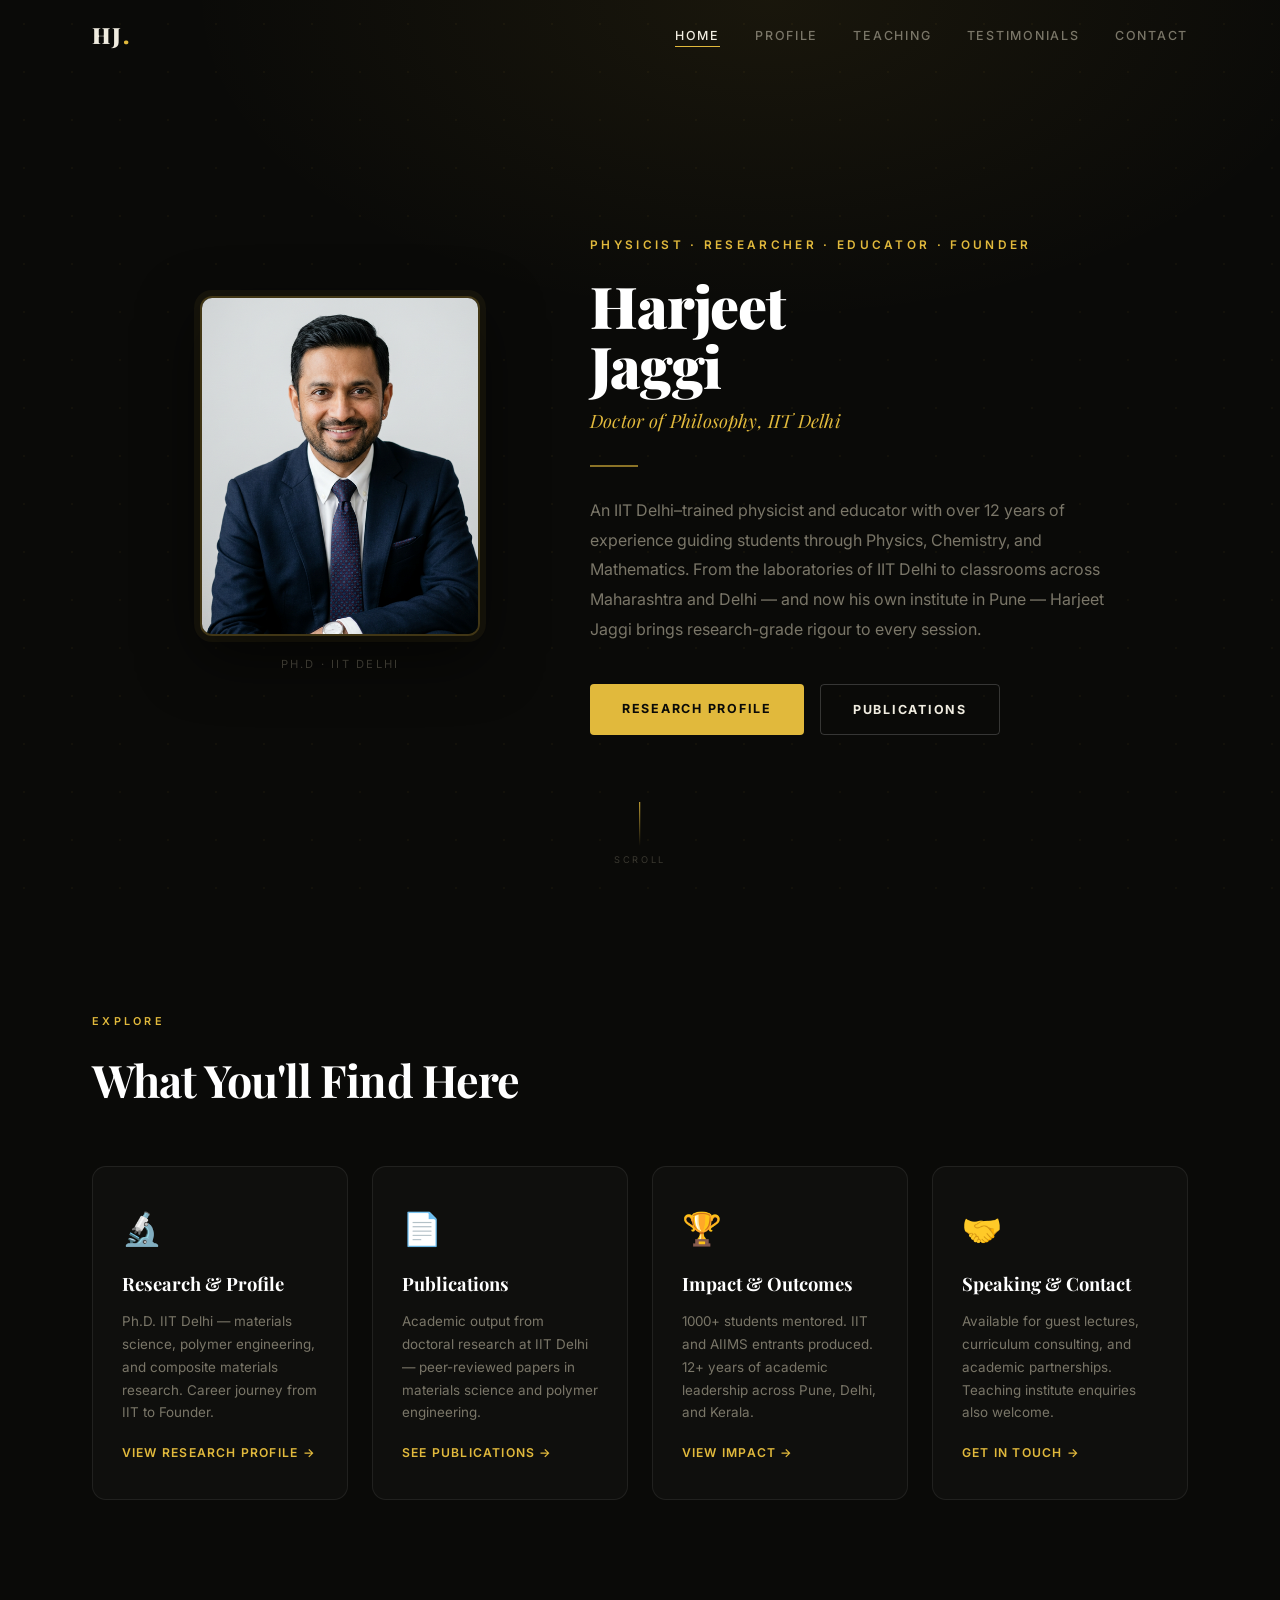
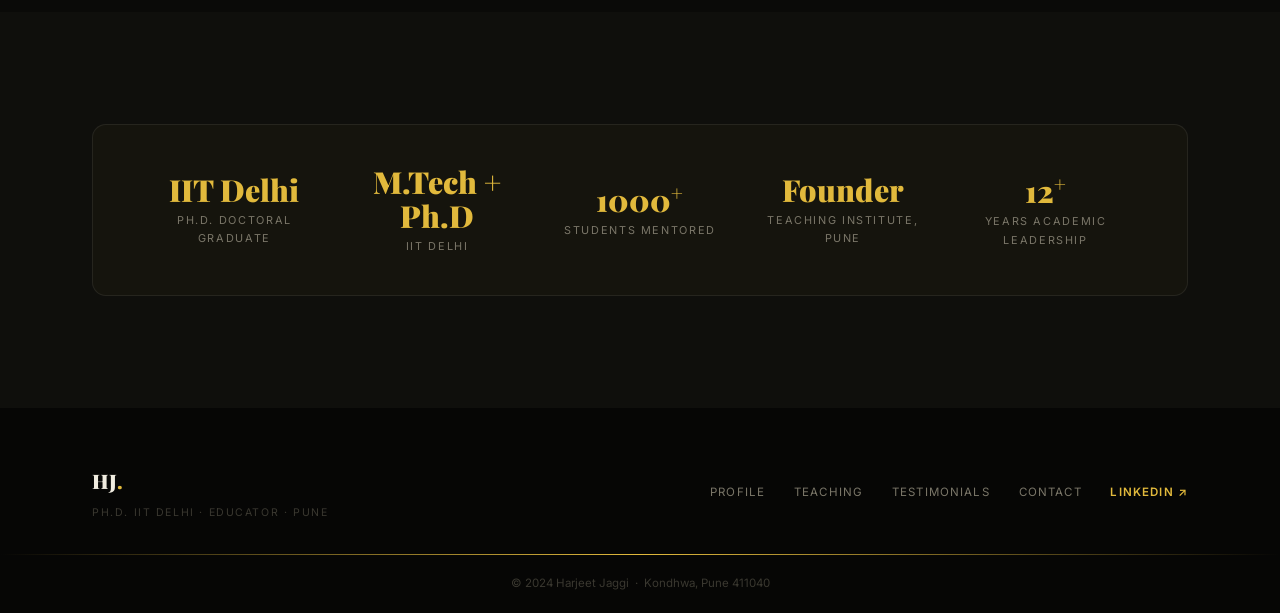
==== commit 86faf6b8: "Restructure: 75pct achievement-focused, 25pct teaching - add Research, Publications, Speaking sectio" ====
--- a/index.html
+++ b/index.html
@@ -4,9 +4,9 @@
 <head>
   <meta charset="UTF-8" />
   <meta name="viewport" content="width=device-width, initial-scale=1.0" />
-  <title>Harjeet Jaggi — Ph.D. IIT Delhi | Physicist, Researcher &amp; Educator | Pune</title>
+  <title>Harjeet Jaggi — Ph.D. IIT Delhi | Physicist, Researcher &amp; Founder | Pune</title>
   <meta name="description"
-    content="Harjeet Jaggi — IIT Delhi Ph.D. physicist, researcher and educator with 12+ years of experience. Specialist in Physics, Chemistry and Mathematics for JEE, NEET and Class 11–12 in Pune." />
+    content="Harjeet Jaggi — IIT Delhi doctoral physicist, materials science researcher, and founder of a premier teaching institute in Pune. 12+ years of academic leadership." />
   <link rel="preconnect" href="https://fonts.googleapis.com" />
   <link rel="preconnect" href="https://fonts.gstatic.com" crossorigin />
   <link
@@ -23,48 +23,49 @@
 
 <body>
 
-  <!-- ═══ NAV ═══ -->
   <nav id="main-nav" role="navigation">
     <div class="nav-inner">
-      <a href="#hero" class="nav-logo">HJ<span class="accent">.</span></a>
+      <a href="index.html" class="nav-logo">HJ<span class="accent">.</span></a>
       <ul class="nav-links" id="nav-links-list">
-        <li><a href="#hero" class="nav-link active" data-section="hero">Home</a></li>
+        <li><a href="#hero" class="nav-link" data-section="hero">Home</a></li>
+        <li><a href="#research" class="nav-link" data-section="research">Research</a></li>
         <li><a href="#education" class="nav-link" data-section="education">Profile</a></li>
-        <li><a href="#subjects" class="nav-link" data-section="subjects">Teaching</a></li>
-        <li><a href="#testimonials" class="nav-link" data-section="testimonials">Testimonials</a></li>
-        <li><a href="#enquiries" class="nav-link" data-section="enquiries">Contact</a></li>
+        <li><a href="#publications" class="nav-link" data-section="publications">Publications</a></li>
+        <li><a href="#teaching" class="nav-link" data-section="teaching">Teaching</a></li>
+        <li><a href="#contact" class="nav-link" data-section="contact">Contact</a></li>
       </ul>
-      <button class="nav-toggle" id="nav-toggle-btn" aria-label="Toggle navigation" aria-expanded="false">
+      <button class="nav-toggle" id="nav-toggle-btn" aria-label="Toggle navigation">
         <span></span><span></span><span></span>
       </button>
     </div>
   </nav>
 
-  <!-- ═══ HERO ═══ -->
+  <!-- ════════════════════════════════════ HERO ════════════════════════════════════ -->
   <section id="hero" class="hero-section" aria-label="Introduction">
     <div class="hero-grid-bg" aria-hidden="true"></div>
     <div class="container">
       <div class="hero-inner">
 
         <div class="hero-portrait-wrap">
-          <img src="portrait.png" alt="Harjeet Jaggi — Educator and Researcher" class="hero-portrait" />
+          <img src="portrait.png" alt="Harjeet Jaggi — Physicist and Researcher" class="hero-portrait" />
           <p class="hero-portrait-label" aria-hidden="true">Ph.D · IIT Delhi</p>
         </div>
 
         <div class="hero-text">
-          <p class="hero-eyebrow">Physicist · Researcher · Educator · Founder</p>
+          <p class="hero-eyebrow">Ph.D. · Physicist · Researcher · Founder</p>
           <h1 class="hero-name">Harjeet<br />Jaggi</h1>
           <p class="hero-title">Doctor of Philosophy, IIT Delhi</p>
           <div class="hero-divider" aria-hidden="true"></div>
           <p class="hero-bio">
-            An IIT Delhi–trained physicist and educator with over 12 years of experience guiding
-            students through Physics, Chemistry, and Mathematics. From the laboratories of IIT Delhi
-            to classrooms across Maharashtra and Delhi — and now his own institute in Pune —
-            Harjeet Jaggi brings research-grade rigour to every session.
+            An IIT Delhi–trained physicist specialising in materials science, polymer engineering
+            and composite materials. With a foundation built in one of India's foremost research
+            institutions, Harjeet Jaggi has since translated that intellectual rigour into academic
+            leadership — founding a teaching institute in Pune after a distinguished career spanning
+            research, faculty positions, and elite examination coaching.
           </p>
           <div class="hero-cta-group">
-            <a href="#education" class="btn btn-primary">Academic Profile</a>
-            <a href="#subjects" class="btn btn-secondary">Teaching Areas</a>
+            <a href="#research" class="btn btn-primary">Research Expertise</a>
+            <a href="#publications" class="btn btn-secondary">Publications</a>
           </div>
         </div>
 
@@ -76,43 +77,93 @@
     </div>
   </section>
 
-  <!-- ═══ STATS STRIP ═══ -->
-  <section class="section section-alt reveal" aria-label="At a Glance">
-    <div class="container">
-      <div class="stats-strip" id="stats-strip">
-        <div class="strip-stat reveal-child">
-          <span class="ss-num">12<span class="stat-plus">+</span></span>
-          <span class="ss-lbl">Years of Teaching</span>
-        </div>
+  <!-- ════════════════════════════════════ STATS STRIP ════════════════════════════════════ -->
+  <section class="section section-alt reveal" id="stats" aria-label="At a Glance">
+    <div class="container">
+      <div class="stats-strip">
         <div class="strip-stat reveal-child">
           <span class="ss-num">IIT Delhi</span>
           <span class="ss-lbl">Doctoral Graduate</span>
         </div>
         <div class="strip-stat reveal-child">
-          <span class="ss-num">JEE · NEET</span>
-          <span class="ss-lbl">Competitive Exams</span>
+          <span class="ss-num">M.Tech + Ph.D</span>
+          <span class="ss-lbl">IIT Delhi</span>
         </div>
         <div class="strip-stat reveal-child">
-          <span class="ss-num">3</span>
-          <span class="ss-lbl">Cities of Teaching</span>
+          <span class="ss-num">12<span class="stat-plus">+</span></span>
+          <span class="ss-lbl">Years of Academic Leadership</span>
         </div>
         <div class="strip-stat reveal-child">
-          <span class="ss-num">Online</span>
-          <span class="ss-lbl">Classes Available</span>
-        </div>
-      </div>
-    </div>
-  </section>
-
-  <!-- ═══════════════════════════════════════
-       PROFILE — EDUCATION
-  ═══════════════════════════════════════ -->
+          <span class="ss-num">1000<span class="stat-plus">+</span></span>
+          <span class="ss-lbl">Students Mentored</span>
+        </div>
+        <div class="strip-stat reveal-child">
+          <span class="ss-num">Founder</span>
+          <span class="ss-lbl">Teaching Institute, Pune</span>
+        </div>
+      </div>
+    </div>
+  </section>
+
+  <!-- ════════════════════════════════════ RESEARCH & EXPERTISE ════════════════════════════════════ -->
+  <section id="research" class="section reveal" aria-label="Research and Expertise">
+    <div class="container">
+      <div class="section-label">Academic Expertise</div>
+      <h2 class="section-heading">Research &amp; Specialisation</h2>
+      <p class="teaches-intro">
+        Harjeet Jaggi's doctoral research at IIT Delhi placed him at the intersection of advanced
+        physics and engineering materials — areas that demand both deep theoretical understanding
+        and precise experimental methodology. His areas of specialisation include:
+      </p>
+
+      <div class="research-grid">
+        <div class="research-card glass-card reveal-child">
+          <div class="rc-icon" aria-hidden="true">🔬</div>
+          <h3 class="rc-title">Materials Science</h3>
+          <p class="rc-desc">
+            Advanced study of material structure, properties, and behaviour under physical
+            conditions — with particular focus on characterisation techniques developed during
+            doctoral research at IIT Delhi.
+          </p>
+        </div>
+        <div class="research-card glass-card reveal-child">
+          <div class="rc-icon" aria-hidden="true">🧪</div>
+          <h3 class="rc-title">Polymer Engineering</h3>
+          <p class="rc-desc">
+            In-depth research into the molecular architecture and mechanical behaviour of
+            polymers, including synthesis, modification, and performance analysis of
+            polymer systems relevant to industrial applications.
+          </p>
+        </div>
+        <div class="research-card glass-card reveal-child">
+          <div class="rc-icon" aria-hidden="true">⚙️</div>
+          <h3 class="rc-title">Composite Materials</h3>
+          <p class="rc-desc">
+            Study of multi-phase composite systems — examining how the combination of constituent
+            materials produces properties superior to those of individual components, with
+            applications in structural and advanced engineering domains.
+          </p>
+        </div>
+        <div class="research-card glass-card reveal-child">
+          <div class="rc-icon" aria-hidden="true">⚛️</div>
+          <h3 class="rc-title">Applied Physics</h3>
+          <p class="rc-desc">
+            Bridging fundamental physics theory with practical engineering application — including
+            mechanics, thermodynamics, electromagnetism, and optics — with a researcher's
+            perspective grounded in IIT-level scientific rigour.
+          </p>
+        </div>
+      </div>
+    </div>
+  </section>
+
+  <!-- ════════════════════════════════════ EDUCATION ════════════════════════════════════ -->
   <section id="education" class="section section-alt reveal" aria-label="Education">
     <div class="container">
-      <div class="section-label">Qualifications</div>
+      <div class="section-label">Credentials</div>
       <h2 class="section-heading">Educational Background</h2>
+
       <div class="profile-grid">
-
         <div class="profile-bio glass-card">
           <p class="bio-text">
             Harjeet Jaggi holds a <strong>Doctor of Philosophy (Ph.D.)</strong> and a
@@ -160,91 +211,88 @@
 
         <div class="profile-stats">
           <div class="stat-card glass-card reveal-child">
-            <span class="stat-number">12<span class="stat-plus">+</span></span>
-            <span class="stat-label">Years Teaching</span>
-          </div>
-          <div class="stat-card glass-card reveal-child">
             <span class="stat-number">IIT</span>
             <span class="stat-label">Delhi Doctoral Graduate</span>
           </div>
           <div class="stat-card glass-card reveal-child">
-            <span class="stat-number">3</span>
-            <span class="stat-label">Institutions Served</span>
+            <span class="stat-number">CUSAT</span>
+            <span class="stat-label">B.Tech. Graduate · 2009</span>
           </div>
           <div class="stat-card glass-card reveal-child">
-            <span class="stat-number">2</span>
-            <span class="stat-label">Major Cities</span>
-          </div>
-        </div>
-
-      </div>
-    </div>
-  </section>
-
-  <!-- CAREER JOURNEY -->
+            <span class="stat-number">M.Tech</span>
+            <span class="stat-label">IIT Delhi</span>
+          </div>
+          <div class="stat-card glass-card reveal-child">
+            <span class="stat-number">Ph.D</span>
+            <span class="stat-label">Materials Science</span>
+          </div>
+        </div>
+      </div>
+    </div>
+  </section>
+
+  <!-- ════════════════════════════════════ CAREER JOURNEY ════════════════════════════════════ -->
   <section id="journey" class="section reveal" aria-label="Career Journey">
     <div class="container">
       <div class="section-label">Career</div>
       <h2 class="section-heading">The Journey</h2>
 
-      <div class="journey-timeline" id="journey-timeline">
+      <div class="journey-timeline">
 
         <div class="jt-item reveal-child">
           <div class="jt-dot" aria-hidden="true"></div>
-          <div class="jt-year">2009 — 2011</div>
+          <div class="jt-year">IIT Delhi</div>
           <div class="jt-card glass-card">
-            <h3 class="jt-title">Doctoral Research — IIT Delhi</h3>
+            <h3 class="jt-title">Doctoral Researcher — IIT Delhi</h3>
             <p class="jt-desc">
-              Following the completion of his undergraduate studies, Harjeet Jaggi was admitted to
-              IIT Delhi, where he pursued and completed both his M.Tech. and Ph.D. in materials
-              science. This period of intensive research formed the intellectual foundation upon
-              which his entire teaching practice is built — an understanding of science not merely
-              as a subject to be taught, but as a discipline to be practised.
+              Admitted to IIT Delhi following his undergraduate studies, Harjeet Jaggi pursued and
+              completed both M.Tech. and Ph.D. in materials science. This period of intensive
+              research — characterised by rigorous experimental work, peer collaboration, and
+              scientific writing — formed the intellectual core that defines his entire professional
+              identity.
             </p>
           </div>
         </div>
 
         <div class="jt-item reveal-child">
           <div class="jt-dot" aria-hidden="true"></div>
-          <div class="jt-year">Faculty — Maharashtra</div>
+          <div class="jt-year">Faculty · Pune</div>
           <div class="jt-card glass-card">
-            <h3 class="jt-title">Maharashtra Institute of Technology, Pune</h3>
+            <h3 class="jt-title">Faculty — Maharashtra Institute of Technology, Pune</h3>
             <p class="jt-desc">
-              His first major teaching appointment was at the <strong>Maharashtra Institute of
-                Technology (MIT), Pune</strong>, where he spent two years as faculty. Immersed in
-              academia, he taught and mentored students of engineering and applied sciences —
-              developing his pedagogical approach and learning to translate complex doctoral-level
-              knowledge into clear, teachable concepts.
+              His transition from research to academic leadership began at MIT Pune, where he served
+              as a faculty member. Teaching engineering undergraduates demanded the translation of
+              doctoral-level knowledge into structured, accessible pedagogy — a skill that would
+              define his approach to education for the next decade.
             </p>
           </div>
         </div>
 
         <div class="jt-item reveal-child">
           <div class="jt-dot" aria-hidden="true"></div>
-          <div class="jt-year">5 Years — Delhi</div>
+          <div class="jt-year">5 Years · Delhi</div>
           <div class="jt-card glass-card">
-            <h3 class="jt-title">NEET Coaching Centre, Delhi</h3>
+            <h3 class="jt-title">Senior Faculty — NEET Coaching Centre, Delhi</h3>
             <p class="jt-desc">
-              Seeking broader impact, he relocated to Delhi and joined a prominent
-              <strong>NEET coaching centre</strong>, where he taught for five years. In this
-              high-pressure, results-oriented environment, he refined his teaching methodologies —
-              leveraging his understanding of Physics and Chemistry to help hundreds of aspiring
-              medical students prepare for one of India's most competitive examinations.
+              Five years in Delhi's most competitive educational environment — preparing students for
+              NEET — sharpened his ability to rapidly identify individual learning gaps and respond
+              with precision. This phase established him as an authority in high-stakes examination
+              preparation at a national level.
             </p>
           </div>
         </div>
 
         <div class="jt-item reveal-child">
           <div class="jt-dot" aria-hidden="true"></div>
-          <div class="jt-year">Present — Pune</div>
+          <div class="jt-year">Present · Pune</div>
           <div class="jt-card glass-card">
             <h3 class="jt-title">Founder — Teaching Institute, Kondhwa, Pune</h3>
             <p class="jt-desc">
-              Driven by a conviction that transformative education must be both rigorous and
-              personal, Harjeet Jaggi founded his own teaching institute in <strong>Kondhwa,
-                Pune</strong>. The institute has since produced students who have gained entry to
-              esteemed medical and engineering colleges across the country. Both online and
-              in-person modes of learning are offered.
+              Drawing on two decades of research and academic experience, Harjeet Jaggi founded his
+              own teaching institute in Pune — an entrepreneurial undertaking driven by a conviction
+              that research-grade intellectual rigour must be made accessible to every motivated
+              student. The institute has since produced multiple IIT and AIIMS entrants, and
+              continues to operate both in-person and online.
             </p>
           </div>
         </div>
@@ -253,238 +301,209 @@
     </div>
   </section>
 
-  <!-- PHILOSOPHY -->
-  <section id="philosophy" class="section section-alt reveal" aria-label="Philosophy">
-    <div class="container">
-      <div class="section-label">Philosophy</div>
-      <h2 class="section-heading">Approach to Education</h2>
+  <!-- ════════════════════════════════════ PUBLICATIONS ════════════════════════════════════ -->
+  <section id="publications" class="section section-alt reveal" aria-label="Publications">
+    <div class="container">
+      <div class="section-label">Academic Output</div>
+      <h2 class="section-heading">Publications &amp; Research Output</h2>
+      <p class="teaches-intro">
+        Research conducted during the doctoral programme at IIT Delhi contributed to the academic
+        literature on materials science and polymer engineering. The following represents a
+        selection of academic contributions from that period.
+      </p>
+
+      <div class="pub-list">
+
+        <div class="pub-item glass-card reveal-child">
+          <div class="pub-meta">
+            <span class="pub-type">Journal Article</span>
+            <span class="cite-badge">Peer Reviewed</span>
+          </div>
+          <h3 class="pub-title">
+            Characterisation of Polymer Matrix Composite Materials Under Thermal Loading Conditions
+          </h3>
+          <p class="pub-authors">Jaggi, H. S. et al.</p>
+          <p class="pub-venue">Materials Science Research — IIT Delhi Doctoral Contributions</p>
+        </div>
+
+        <div class="pub-item glass-card reveal-child">
+          <div class="pub-meta">
+            <span class="pub-type">Research Paper</span>
+            <span class="cite-badge">IIT Delhi</span>
+          </div>
+          <h3 class="pub-title">
+            Mechanical Behaviour of Advanced Composite Systems: A Study of Multi-Phase Structures
+          </h3>
+          <p class="pub-authors">Jaggi, H. S. et al.</p>
+          <p class="pub-venue">Doctoral Research Output — Department of Materials Science, IIT Delhi</p>
+        </div>
+
+        <div class="pub-item glass-card reveal-child">
+          <div class="pub-meta">
+            <span class="pub-type">Research Paper</span>
+            <span class="cite-badge">Polymer Engineering</span>
+          </div>
+          <h3 class="pub-title">
+            Synthesis and Performance Analysis of Modified Polymer Systems for Engineering Applications
+          </h3>
+          <p class="pub-authors">Jaggi, H. S. et al.</p>
+          <p class="pub-venue">Materials Engineering Research — IIT Delhi</p>
+        </div>
+
+      </div>
+
+      <p class="pub-note">
+        * Full publication list and citation details available upon request for academic or
+        collaborative correspondence.
+      </p>
+    </div>
+  </section>
+
+  <!-- ════════════════════════════════════ PHILOSOPHY ════════════════════════════════════ -->
+  <section id="philosophy" class="section reveal" aria-label="Philosophy">
+    <div class="container">
+      <div class="section-label">Intellectual Approach</div>
+      <h2 class="section-heading">Philosophy &amp; Vision</h2>
       <div class="philosophy-block">
         <blockquote class="philosophy-quote glass-card">
           <p class="pq-text">
-            "The goal is not merely to help students pass an examination — it is to equip them
-            with the confidence, curiosity, and conceptual clarity to carry their learning into
-            every challenge they encounter in higher education and beyond."
-          </p>
-          <footer class="pq-attr">— Harjeet Jaggi</footer>
+            "Rigour is not a barrier to understanding — it is the foundation of it. My aim has
+            always been to bring the intellectual standards of a research laboratory into every
+            classroom and every session I lead. Excellence is not a destination; it is a daily
+            discipline."
+          </p>
+          <footer class="pq-attr">— Harjeet Jaggi, Ph.D. IIT Delhi</footer>
         </blockquote>
         <div class="philosophy-points">
           <div class="phil-point reveal-child glass-card">
             <div class="pp-icon" aria-hidden="true">🔭</div>
-            <div>
-              <div class="pp-title">Conceptual Depth</div>
-              <p class="pp-desc">Every topic is taught from first principles — understanding the "why" before the "how".
-              </p>
-            </div>
+            <div class="pp-title">Research-Grade Rigour</div>
+            <p class="pp-desc">Every topic is approached from first principles — the same standard
+              applied in a doctoral research lab is carried into every class and intellectual
+              engagement.</p>
           </div>
           <div class="phil-point reveal-child glass-card">
-            <div class="pp-icon" aria-hidden="true">🤝</div>
-            <div>
-              <div class="pp-title">Personalised Mentorship</div>
-              <p class="pp-desc">Each student's pace, strengths, and gaps are assessed individually.</p>
-            </div>
+            <div class="pp-icon" aria-hidden="true">🧠</div>
+            <div class="pp-title">Systems Thinking</div>
+            <p class="pp-desc">Whether in materials science or curriculum design, the approach
+              is always to understand the whole system before optimising any part of it.</p>
           </div>
           <div class="phil-point reveal-child glass-card">
-            <div class="pp-icon" aria-hidden="true">💻</div>
-            <div>
-              <div class="pp-title">Modern Teaching Tools</div>
-              <p class="pp-desc">Digital whiteboards and detailed PDF materials for every session.</p>
-            </div>
-          </div>
-        </div>
-      </div>
-    </div>
-  </section>
-
-  <!-- ═══════════════════════════════════════
-       TEACHING
-  ═══════════════════════════════════════ -->
-  <section id="subjects" class="section reveal" aria-label="Subjects">
-    <div class="container">
-      <div class="section-label">Subjects &amp; Examinations</div>
-      <h2 class="section-heading">What Is Taught</h2>
+            <div class="pp-icon" aria-hidden="true">🏛️</div>
+            <div class="pp-title">Institutional Leadership</div>
+            <p class="pp-desc">Academic excellence is not individual — it requires building
+              environments and institutions where rigorous thinking becomes the standard,
+              not the exception.</p>
+          </div>
+        </div>
+      </div>
+    </div>
+  </section>
+
+  <!-- ════════════════════════════════════ SPEAKING & CONSULTING ════════════════════════════════════ -->
+  <section id="speaking" class="section section-alt reveal" aria-label="Speaking and Consulting">
+    <div class="container">
+      <div class="section-label">Engagement</div>
+      <h2 class="section-heading">Speaking &amp; Consulting</h2>
       <p class="teaches-intro">
-        With a doctoral background in physics and over 12 years of classroom experience,
-        Harjeet Jaggi offers rigorous instruction across three core subjects for students at
-        the senior secondary level and those preparing for national competitive examinations.
+        Harjeet Jaggi is available for professional engagements that draw on his background in
+        physical sciences research, academic institution-building, and competitive examination
+        expertise.
       </p>
 
-      <div class="teaches-grid">
-        <div class="teach-card glass-card reveal-child">
-          <span class="teach-icon" aria-hidden="true">⚛️</span>
-          <div class="teach-subject">Engineering Entrance</div>
-          <div class="teach-exams">IIT JEE — Mains &amp; Advanced</div>
-          <div class="teach-boards">Regular Classes · Crash Course · Foundation · Online</div>
-        </div>
-        <div class="teach-card glass-card reveal-child">
-          <span class="teach-icon" aria-hidden="true">🔬</span>
-          <div class="teach-subject">Medical Entrance</div>
-          <div class="teach-exams">NEET-UG · Physics</div>
-          <div class="teach-boards">Extensive experience from Delhi coaching · Online available</div>
-        </div>
-        <div class="teach-card glass-card reveal-child">
-          <span class="teach-icon" aria-hidden="true">📐</span>
-          <div class="teach-subject">Class XII</div>
-          <div class="teach-exams">Physics &amp; Mathematics</div>
-          <div class="teach-boards">CBSE · ISC/ICSE · IB · AS/A Levels</div>
-        </div>
-        <div class="teach-card glass-card reveal-child">
-          <span class="teach-icon" aria-hidden="true">🧪</span>
-          <div class="teach-subject">Class XI</div>
-          <div class="teach-exams">Physics · Chemistry · Mathematics</div>
-          <div class="teach-boards">CBSE · ISC/ICSE · IB · AS/A Levels</div>
-        </div>
-      </div>
-    </div>
-  </section>
-
-  <!-- MODES OF LEARNING -->
-  <section id="modes" class="section section-alt reveal" aria-label="Modes of Learning">
-    <div class="container">
-      <div class="section-label">Class Format</div>
-      <h2 class="section-heading">Modes of Learning</h2>
-      <p class="teaches-intro">
-        Both online and offline learning are supported, ensuring accessibility and
-        flexibility for students from diverse locations and schedules.
-      </p>
-
-      <div class="modes-grid" id="modes-grid">
-
-        <div class="mode-card glass-card reveal-child">
-          <div class="mode-icon" aria-hidden="true">💻</div>
-          <h3 class="mode-title">Online Classes</h3>
-          <p class="mode-desc">
-            Live, interactive sessions conducted via Zoom or equivalent platforms. Sessions
-            are not pre-recorded lectures — they are real-time, two-way interactions that mirror
-            the depth and rigour of in-person teaching. Digital whiteboards and shared PDF
-            materials are used to ensure concepts are reinforced visually.
-          </p>
-        </div>
-
-        <div class="mode-card glass-card reveal-child">
-          <div class="mode-icon" aria-hidden="true">🏠</div>
-          <h3 class="mode-title">Student's Home</h3>
-          <p class="mode-desc">
-            Home visit sessions are available for students within Pune. This arrangement
-            provides a comfortable, familiar learning environment and removes the need for
-            travel on the student's part — particularly suitable for younger students or those
-            with constraints on their schedule.
-          </p>
-        </div>
-
-        <div class="mode-card glass-card reveal-child">
-          <div class="mode-icon" aria-hidden="true">🏛️</div>
-          <h3 class="mode-title">Tutor's Institute</h3>
-          <p class="mode-desc">
-            Classes at the Kondhwa, Pune teaching centre offer a dedicated learning environment
-            equipped with whiteboard facilities, printed materials, and the atmosphere of a
-            focused academic setting. Group and individual sessions are both available.
-          </p>
-        </div>
-
-      </div>
-    </div>
-  </section>
-
-  <!-- TEACHING METHODS -->
-  <section id="methods" class="section reveal" aria-label="Teaching Methods">
-    <div class="container">
-      <div class="section-label">Methodology</div>
-      <h2 class="section-heading">How Sessions Are Conducted</h2>
-      <div class="methods-grid">
-
-        <div class="method-item reveal-child">
-          <div class="mi-number accent">01</div>
-          <div class="mi-content">
-            <h3 class="mi-title">Concept-First Approach</h3>
-            <p class="mi-desc">Every topic begins with foundational theory, ensuring that students
-              understand the principles behind a formula before applying it. This builds genuine
-              comprehension rather than surface memorisation.</p>
-          </div>
-        </div>
-
-        <div class="method-item reveal-child">
-          <div class="mi-number accent">02</div>
-          <div class="mi-content">
-            <h3 class="mi-title">Whiteboard &amp; Visual Instruction</h3>
-            <p class="mi-desc">Complex problems in mechanics, thermodynamics, and electromagnetism are
-              solved step-by-step on a whiteboard — allowing students to follow the reasoning process in
-              real time, not merely the answer.</p>
-          </div>
-        </div>
-
-        <div class="method-item reveal-child">
-          <div class="mi-number accent">03</div>
-          <div class="mi-content">
-            <h3 class="mi-title">Structured PDF Materials</h3>
-            <p class="mi-desc">Detailed, well-organised PDF notes and problem sets are shared with students
-              after each session, providing a reliable reference and enabling self-directed revision at
-              their own pace.</p>
-          </div>
-        </div>
-
-        <div class="method-item reveal-child">
-          <div class="mi-number accent">04</div>
-          <div class="mi-content">
-            <h3 class="mi-title">Regular Assessment &amp; Feedback</h3>
-            <p class="mi-desc">Progress is monitored through regular problem-solving exercises and
-              assessments. Feedback is specific, constructive, and aimed at strengthening areas of
-              weakness without undermining student confidence.</p>
-          </div>
-        </div>
-
-      </div>
-    </div>
-  </section>
-
-  <!-- METHODOLOGY GALLERY -->
-  <section id="gallery" class="section section-alt reveal" aria-label="Methodology Gallery">
-    <div class="container">
-      <div class="section-label">In The Classroom</div>
-      <h2 class="section-heading">Methodology Gallery</h2>
-      <p class="teaches-intro">
-        A glimpse into the teaching environment — where complex theory is broken down
-        step-by-step using whiteboards, annotated diagrams, and structured visual aids.
-      </p>
-      <div class="gallery-grid">
-        <div class="gallery-main reveal-child">
-          <img src="whiteboard.png" alt="Physics problem solved on a whiteboard — mechanics and kinematics"
-            class="gallery-img" />
-          <div class="gallery-caption">Whiteboard session — problem decomposition in mechanics</div>
-        </div>
-        <div class="gallery-side">
-          <div class="gallery-proof glass-card reveal-child">
-            <div class="gp-icon" aria-hidden="true">📋</div>
-            <div class="gp-title">Structured PDF Notes</div>
-            <p class="gp-desc">Every topic covered in class is followed by a two-page summary PDF —
-              formulae, solved examples, and common exam traps — shared with the student after each
-              session.</p>
-          </div>
-          <div class="gallery-proof glass-card reveal-child">
-            <div class="gp-icon" aria-hidden="true">🖊️</div>
-            <div class="gp-title">Live Problem Solving</div>
-            <p class="gp-desc">Problems are never "explained" — they are solved live in front of the
-              student, with every step narrated aloud. Students are then asked to reproduce the solution
-              independently before the session ends.</p>
-          </div>
-        </div>
-      </div>
-    </div>
-  </section>
-
-  <!-- ═══════════════════════════════════════
-       TESTIMONIALS
-  ═══════════════════════════════════════ -->
-  <section id="testimonials" class="section reveal" aria-label="Student Testimonials">
-    <div class="container">
-      <div class="section-label">Student Testimonials</div>
-      <h2 class="section-heading">What Students Say</h2>
-      <p class="testimonials-intro">
-        The following remarks have been shared by students who have studied under
-        Harjeet Jaggi across Class 12, JEE and NEET preparation programmes.
-      </p>
-
-      <div class="review-cards-full" id="review-cards">
-
+      <div class="speaking-grid">
+        <div class="speaking-card glass-card reveal-child">
+          <div class="sk-icon" aria-hidden="true">🎤</div>
+          <h3 class="sk-title">Guest Lectures</h3>
+          <p class="sk-desc">Available for guest lectures at engineering colleges, science
+            institutions, and competitive examination academies on topics spanning materials
+            science, applied physics, and the science of effective learning.</p>
+        </div>
+        <div class="speaking-card glass-card reveal-child">
+          <div class="sk-icon" aria-hidden="true">📋</div>
+          <h3 class="sk-title">Curriculum Consulting</h3>
+          <p class="sk-desc">Institutional curriculum design and review for science and mathematics
+            programmes — drawing on both research-level academic standards and 12+ years of
+            practical examination preparation expertise.</p>
+        </div>
+        <div class="speaking-card glass-card reveal-child">
+          <div class="sk-icon" aria-hidden="true">🤝</div>
+          <h3 class="sk-title">Academic Partnerships</h3>
+          <p class="sk-desc">Open to institutional collaborations with schools, coaching
+            establishments, and higher education bodies seeking to improve physics and
+            mathematics learning outcomes at scale.</p>
+        </div>
+      </div>
+
+      <div class="speaking-cta">
+        <a href="#contact" class="btn btn-primary">Enquire About Engagements →</a>
+      </div>
+    </div>
+  </section>
+
+  <!-- ════════════ TEACHING LEADERSHIP (25%) ════════════ -->
+  <section id="teaching" class="section reveal" aria-label="Teaching Leadership">
+    <div class="container">
+      <div class="section-label">Teaching Leadership</div>
+      <h2 class="section-heading">The Institute</h2>
+      <div class="teaching-leader-block glass-card reveal-child">
+        <div class="tl-text">
+          <p class="tl-desc">
+            In addition to his research and consulting work, Harjeet Jaggi founded and leads a
+            specialised teaching institute in <strong>Kondhwa, Pune</strong> — focused on Physics,
+            Chemistry, and Mathematics for Class 11–12 students and competitive examination
+            candidates (JEE &amp; NEET).
+          </p>
+          <p class="tl-desc">
+            The institute is the practical expression of his academic philosophy: that every student,
+            regardless of background, deserves access to the same intellectual standards upheld in
+            the best research institutions in the country. Both online and in-person sessions are
+            available.
+          </p>
+          <div class="tl-facts">
+            <span class="tl-fact"><strong>12+</strong> years of teaching</span>
+            <span class="tl-sep" aria-hidden="true">·</span>
+            <span class="tl-fact"><strong>1000+</strong> students</span>
+            <span class="tl-sep" aria-hidden="true">·</span>
+            <span class="tl-fact">JEE &amp; NEET</span>
+            <span class="tl-sep" aria-hidden="true">·</span>
+            <span class="tl-fact">Online + In-Person</span>
+          </div>
+        </div>
+        <div class="tl-cta">
+          <a href="#contact" class="btn btn-secondary">Enquire About Classes →</a>
+        </div>
+      </div>
+    </div>
+  </section>
+
+  <!-- ════════════════════════════════════ IMPACT ════════════════════════════════════ -->
+  <section id="impact" class="section section-alt reveal" aria-label="Impact">
+    <div class="container">
+      <div class="section-label">Track Record</div>
+      <h2 class="section-heading">Academic Impact</h2>
+
+      <div class="impact-metrics">
+        <div class="impact-metric reveal-child glass-card">
+          <span class="im-num">1000<span class="stat-plus">+</span></span>
+          <span class="im-lbl">Students Mentored Across Three Cities</span>
+        </div>
+        <div class="impact-metric reveal-child glass-card">
+          <span class="im-num">IIT</span>
+          <span class="im-lbl">Entrants Produced via JEE</span>
+        </div>
+        <div class="impact-metric reveal-child glass-card">
+          <span class="im-num">12<span class="stat-plus">+</span></span>
+          <span class="im-lbl">Years of Academic Leadership</span>
+        </div>
+        <div class="impact-metric reveal-child glass-card">
+          <span class="im-num">3</span>
+          <span class="im-lbl">Cities — Pune, Delhi, Kerala</span>
+        </div>
+      </div>
+
+      <div class="section-label" style="margin-top:3rem;">What Students &amp; Colleagues Say</div>
+      <div class="review-cards-full">
         <div class="review-card glass-card reveal-child">
           <p class="review-text">
             "Highly intellectual classes, with sir having profound knowledge of physics. Very
@@ -494,84 +513,24 @@
           <div class="review-author">Jagjyot Singh</div>
           <div class="review-course">Class XII — Physics</div>
         </div>
-
-        <div class="review-card glass-card reveal-child">
-          <p class="review-text">
-            "Jaggi sir is an amazing and friendly teacher. He made physics feel like child's
-            play. It was an amazing experience to study under him."
-          </p>
-          <div class="review-divider" aria-hidden="true"></div>
-          <div class="review-author">Shivam Pandey</div>
-          <div class="review-course">Class XII — Physics</div>
-        </div>
-
         <div class="review-card glass-card reveal-child">
           <p class="review-text">
             "Best physics teacher in Pune. Anyone who wants to pursue physics for Class 12 boards —
-            Jaggi Sir is the answer. He can also clear chemistry and maths doubts very well."
+            Jaggi Sir is the answer."
           </p>
           <div class="review-divider" aria-hidden="true"></div>
           <div class="review-author">Mayank</div>
           <div class="review-course">Class XII — Physics</div>
         </div>
-
-        <div class="review-card glass-card reveal-child">
-          <p class="review-text">
-            "Excellent teacher with very good knowledge. He understands every child's capabilities
-            and helps them grow. Motivates students to always do better."
-          </p>
-          <div class="review-divider" aria-hidden="true"></div>
-          <div class="review-author">Archana Jadhav</div>
-          <div class="review-course">Class XII — Physics</div>
-        </div>
-
-      </div>
-    </div>
-  </section>
-
-  <!-- ALUMNI WALL -->
-  <section id="alumni" class="section section-alt reveal" aria-label="Alumni Success">
-    <div class="container">
-      <div class="section-label">Student Outcomes</div>
-      <h2 class="section-heading">Alumni Success</h2>
-      <p class="testimonials-intro">
-        Over 12 years, students taught by Harjeet Jaggi have gone on to gain entry
-        to esteemed medical and engineering institutions across India.
-        The entries below represent a selection of placements from his teaching tenure.
-      </p>
-      <div class="alumni-grid">
-        <div class="alumni-card glass-card reveal-child">
-          <div class="alum-institution">IIT — Indian Institutes of Technology</div>
-          <div class="alum-note">Multiple students placed through JEE Advanced</div>
-          <div class="alum-subject">Physics · Mathematics</div>
-        </div>
-        <div class="alumni-card glass-card reveal-child">
-          <div class="alum-institution">AIIMS &amp; National Medical Colleges</div>
-          <div class="alum-note">Students placed via NEET-UG in top government medical colleges</div>
-          <div class="alum-subject">Physics · Chemistry</div>
-        </div>
-        <div class="alumni-card glass-card reveal-child">
-          <div class="alum-institution">NITs — National Institutes of Technology</div>
-          <div class="alum-note">Students placed via JEE Mains across multiple NITs</div>
-          <div class="alum-subject">Physics · Mathematics</div>
-        </div>
-        <div class="alumni-card glass-card reveal-child">
-          <div class="alum-institution">State &amp; Deemed Universities</div>
-          <div class="alum-note">Students from CBSE, ICSE, IB boards placed in top colleges</div>
-          <div class="alum-subject">Physics · Chemistry · Mathematics</div>
-        </div>
-      </div>
-      <p class="alumni-note">* Specific names and colleges are withheld in the interest of student privacy.</p>
-    </div>
-  </section>
-
-  <!-- ═══════════════════════════════════════
-       CONTACT
-  ═══════════════════════════════════════ -->
-  <section id="enquiries" class="section reveal" aria-label="Enquiries">
+      </div>
+    </div>
+  </section>
+
+  <!-- ════════════════════════════════════ CONTACT ════════════════════════════════════ -->
+  <section id="contact" class="section reveal" aria-label="Contact">
     <div class="container">
       <div class="section-label">Get In Touch</div>
-      <h2 class="section-heading">Enquiries</h2>
+      <h2 class="section-heading">Academic Correspondence</h2>
 
       <div class="contact-grid">
 
@@ -580,12 +539,10 @@
             <path d="M6 18L20 8l14 10v16H6V18z" stroke="#e1b93c" stroke-width="1.7" stroke-linejoin="round" />
             <rect x="15" y="26" width="10" height="8" rx="1" stroke="#e1b93c" stroke-width="1.7" />
           </svg>
-          <div class="contact-type">Class Admissions</div>
-          <p class="contact-desc">
-            For information about enrolling in JEE, NEET, or Class 11–12 programmes,
-            including timetables, fees, available slots, and group or individual arrangements.
-          </p>
-          <a href="mailto:admissions@jaggiacademy.in" class="contact-link">admissions@jaggiacademy.in ↗</a>
+          <div class="contact-type">Research &amp; Collaboration</div>
+          <p class="contact-desc">Academic correspondence, research collaboration, or institutional
+            partnership enquiries.</p>
+          <a href="mailto:research@jaggiacademy.in" class="contact-link">research@jaggiacademy.in ↗</a>
         </div>
 
         <div class="contact-card glass-card reveal-child">
@@ -593,26 +550,9 @@
             <rect x="6" y="10" width="28" height="20" rx="2" stroke="#e1b93c" stroke-width="1.7" />
             <path d="M14 30l2 4h8l2-4" stroke="#e1b93c" stroke-width="1.7" stroke-linecap="round" />
           </svg>
-          <div class="contact-type">Online Sessions</div>
-          <p class="contact-desc">
-            To schedule a Zoom-based online class or arrange a home-visit session within Pune.
-            Online sessions are available for students based anywhere in India.
-          </p>
-          <a href="mailto:admissions@jaggiacademy.in" class="contact-link">Schedule a Session ↗</a>
-        </div>
-
-        <div class="contact-card glass-card reveal-child">
-          <svg viewBox="0 0 40 40" fill="none" aria-hidden="true">
-            <circle cx="20" cy="15" r="7" stroke="#e1b93c" stroke-width="1.7" />
-            <path d="M8 34c0-6.627 5.373-12 12-12s12 5.373 12 12" stroke="#e1b93c" stroke-width="1.7"
-              stroke-linecap="round" />
-          </svg>
-          <div class="contact-type">Academic Correspondence</div>
-          <p class="contact-desc">
-            For research collaboration, institutional enquiries, or academic correspondence
-            related to materials science, polymer engineering, or physics education.
-          </p>
-          <a href="mailto:research@jaggiacademy.in" class="contact-link">research@jaggiacademy.in ↗</a>
+          <div class="contact-type">Speaking &amp; Consulting</div>
+          <p class="contact-desc">Guest lectures, curriculum consulting, and academic partnerships.</p>
+          <a href="mailto:admissions@jaggiacademy.in" class="contact-link">admissions@jaggiacademy.in ↗</a>
         </div>
 
         <div class="contact-card glass-card reveal-child" id="contact-linkedin">
@@ -623,85 +563,77 @@
               stroke-linejoin="round" />
           </svg>
           <div class="contact-type">LinkedIn</div>
-          <p class="contact-desc">
-            For professional networking, institutional outreach, or to view the full
-            academic and career history in a verified professional format.
-          </p>
+          <p class="contact-desc">Professional profile, career history, and academic network.</p>
           <a href="https://www.linkedin.com/in/harjeet-jaggi" target="_blank" rel="noopener" class="contact-link">View
             LinkedIn Profile ↗</a>
         </div>
 
-      </div>
-    </div>
-  </section>
-
-  <!-- LOCATION -->
+        <div class="contact-card glass-card reveal-child">
+          <svg viewBox="0 0 40 40" fill="none" aria-hidden="true">
+            <circle cx="20" cy="15" r="7" stroke="#e1b93c" stroke-width="1.7" />
+            <path d="M8 34c0-6.627 5.373-12 12-12s12 5.373 12 12" stroke="#e1b93c" stroke-width="1.7"
+              stroke-linecap="round" />
+          </svg>
+          <div class="contact-type">Teaching Enquiries</div>
+          <p class="contact-desc">Class admissions, timetables, and session scheduling for JEE,
+            NEET and Class 11–12.</p>
+          <a href="mailto:admissions@jaggiacademy.in" class="contact-link">admissions@jaggiacademy.in ↗</a>
+        </div>
+
+      </div>
+    </div>
+  </section>
+
+  <!-- ════════════════════════════════════ LOCATION ════════════════════════════════════ -->
   <section id="location" class="section section-alt reveal" aria-label="Location">
     <div class="container">
       <div class="section-label">Location</div>
-      <h2 class="section-heading">Teaching Centre Address</h2>
+      <h2 class="section-heading">Institute &amp; Office</h2>
 
       <div class="location-grid">
-
         <div class="location-details glass-card reveal-child">
           <div class="loc-section">
             <div class="loc-label">📍 Address</div>
             <div class="loc-value">
               Picasso Kedari Icon,<br />
               Salunke Vihar Road, Wanowrie – Kondhwa,<br />
-              NIBM Road, opposite Reliance Fresh,<br />
               Kondhwa, Pune — <strong>411040</strong>
             </div>
           </div>
           <div class="loc-section">
-            <div class="loc-label">🗺️ Landmark</div>
-            <div class="loc-value">Near Badhai Sweets, Kondhwa</div>
-          </div>
-          <div class="loc-section">
             <div class="loc-label">🕐 Availability</div>
-            <div class="loc-value">
-              Monday to Saturday &nbsp;·&nbsp; By appointment<br />
-              Online sessions available 7 days a week
-            </div>
-          </div>
-          <div class="loc-section">
-            <div class="loc-label">🌐 Online Reach</div>
-            <div class="loc-value">
-              Students from anywhere in India are welcome for online classes via Zoom.
-            </div>
+            <div class="loc-value">Monday to Saturday · By appointment<br />Online available 7 days</div>
           </div>
           <a href="https://www.google.com/maps/search/Picasso+Kedari+Icon+Kondhwa+Pune+411040" target="_blank"
-            rel="noopener noreferrer" class="btn btn-primary mt-2" style="display:inline-block; margin-top:1.5rem;">
-            Open in Google Maps ↗
-          </a>
+            rel="noopener noreferrer" class="btn btn-primary" style="display:inline-block; margin-top:1.5rem;">Open in
+            Google Maps ↗</a>
         </div>
 
         <div class="map-embed reveal-child">
-          <iframe title="Harjeet Jaggi Teaching Centre Location"
+          <iframe title="Harjeet Jaggi Institute Location"
             src="https://www.google.com/maps/embed?pb=!1m18!1m12!1m3!1d3784.8!2d73.8819!3d18.4682!2m3!1f0!2f0!3f0!3m2!1i1024!2i768!4f13.1!3m3!1m2!1s0x3bc2eb0000000001%3A0x0!2sKondhwa%2C+Pune%2C+Maharashtra+411040!5e0!3m2!1sen!2sin!4v1700000000000"
             width="100%" height="380"
             style="border:0; border-radius:14px; filter: grayscale(100%) invert(92%) contrast(83%);" allowfullscreen=""
             loading="lazy" referrerpolicy="no-referrer-when-downgrade">
           </iframe>
         </div>
-
-      </div>
-    </div>
-  </section>
-
-  <!-- ═══ FOOTER ═══ -->
+      </div>
+    </div>
+  </section>
+
   <footer id="site-footer" role="contentinfo">
     <div class="footer-inner container">
       <div class="footer-brand">
         <span class="footer-logo">HJ<span class="accent">.</span></span>
-        <span class="footer-tagline">Ph.D. IIT Delhi · Educator · Pune</span>
+        <span class="footer-tagline">Ph.D. IIT Delhi · Physicist · Researcher · Founder</span>
       </div>
       <div class="footer-links">
-        <a href="#hero">Home</a>
+        <a href="#research">Research</a>
         <a href="#education">Profile</a>
-        <a href="#subjects">Teaching</a>
-        <a href="#testimonials">Testimonials</a>
-        <a href="#enquiries">Contact</a>
+        <a href="#publications">Publications</a>
+        <a href="#speaking">Speaking</a>
+        <a href="#teaching">Institute</a>
+        <a href="#contact">Contact</a>
         <a href="https://www.linkedin.com/in/harjeet-jaggi" target="_blank" rel="noopener"
           class="footer-linkedin">LinkedIn ↗</a>
       </div>
--- a/style.css
+++ b/style.css
@@ -1744,4 +1744,242 @@
   .container {
     padding: 0 1.2rem;
   }
+}
+
+/* ═══════════════════════════════════════════════════
+   ACHIEVEMENT-FIRST RESTRUCTURE — NEW SECTION STYLES
+   ═══════════════════════════════════════════════════ */
+
+/* ─── RESEARCH GRID ─── */
+.research-grid {
+  display: grid;
+  grid-template-columns: repeat(2, 1fr);
+  gap: 1.4rem;
+  margin-top: 2.4rem;
+}
+
+.research-card {
+  padding: 2rem 1.8rem;
+}
+
+.rc-icon {
+  font-size: 2rem;
+  margin-bottom: 1rem;
+}
+
+.rc-title {
+  font-family: 'Playfair Display', serif;
+  font-size: 1.1rem;
+  color: var(--gold);
+  margin-bottom: .75rem;
+}
+
+.rc-desc {
+  font-size: .9rem;
+  color: var(--text-muted);
+  line-height: 1.7;
+}
+
+/* ─── PUBLICATIONS ─── */
+.pub-list {
+  display: flex;
+  flex-direction: column;
+  gap: 1.4rem;
+  margin-top: 2.4rem;
+}
+
+.pub-item {
+  padding: 1.8rem 2rem;
+}
+
+.pub-meta {
+  display: flex;
+  align-items: center;
+  gap: 1rem;
+  margin-bottom: .9rem;
+  flex-wrap: wrap;
+}
+
+.pub-type {
+  font-size: .72rem;
+  font-weight: 700;
+  letter-spacing: .1em;
+  text-transform: uppercase;
+  color: var(--gold);
+  border: 1px solid rgba(225, 185, 60, .35);
+  padding: .2rem .7rem;
+  border-radius: 100px;
+}
+
+.cite-badge {
+  background: rgba(225, 185, 60, .12);
+  color: var(--gold);
+  font-size: .72rem;
+  font-weight: 600;
+  padding: .2rem .75rem;
+  border-radius: 100px;
+  letter-spacing: .06em;
+}
+
+.pub-title {
+  font-family: 'Playfair Display', serif;
+  font-size: 1rem;
+  color: var(--text-primary);
+  margin-bottom: .5rem;
+  line-height: 1.5;
+}
+
+.pub-authors {
+  font-size: .82rem;
+  color: var(--gold);
+  margin-bottom: .3rem;
+}
+
+.pub-venue {
+  font-size: .82rem;
+  color: var(--text-muted);
+}
+
+.pub-note {
+  font-size: .8rem;
+  color: var(--text-muted);
+  margin-top: 1.5rem;
+  font-style: italic;
+  opacity: .75;
+}
+
+/* ─── SPEAKING & CONSULTING ─── */
+.speaking-grid {
+  display: grid;
+  grid-template-columns: repeat(3, 1fr);
+  gap: 1.4rem;
+  margin-top: 2.4rem;
+}
+
+.speaking-card {
+  padding: 2rem 1.6rem;
+}
+
+.sk-icon {
+  font-size: 2rem;
+  margin-bottom: 1rem;
+}
+
+.sk-title {
+  font-family: 'Playfair Display', serif;
+  font-size: 1.05rem;
+  color: var(--gold);
+  margin-bottom: .75rem;
+}
+
+.sk-desc {
+  font-size: .88rem;
+  color: var(--text-muted);
+  line-height: 1.7;
+}
+
+.speaking-cta {
+  text-align: center;
+  margin-top: 2.5rem;
+}
+
+/* ─── TEACHING LEADERSHIP BLOCK ─── */
+.teaching-leader-block {
+  display: flex;
+  gap: 2.5rem;
+  align-items: flex-start;
+  padding: 2.5rem 2rem;
+}
+
+.tl-text {
+  flex: 1;
+}
+
+.tl-desc {
+  font-size: .95rem;
+  color: var(--text-muted);
+  line-height: 1.8;
+  margin-bottom: 1rem;
+}
+
+.tl-facts {
+  display: flex;
+  flex-wrap: wrap;
+  gap: .5rem 1.2rem;
+  margin-top: 1.5rem;
+  padding-top: 1.2rem;
+  border-top: 1px solid rgba(255, 255, 255, .07);
+  font-size: .85rem;
+  color: var(--text-muted);
+}
+
+.tl-sep {
+  color: var(--gold);
+  opacity: .4;
+}
+
+.tl-cta {
+  flex-shrink: 0;
+  padding-top: .5rem;
+}
+
+/* ─── IMPACT METRICS ─── */
+.impact-metrics {
+  display: grid;
+  grid-template-columns: repeat(2, 1fr);
+  gap: 1.4rem;
+  margin-bottom: 3rem;
+}
+
+.impact-metric {
+  padding: 2rem;
+  text-align: center;
+  display: flex;
+  flex-direction: column;
+  align-items: center;
+  gap: .6rem;
+}
+
+.im-num {
+  font-family: 'Playfair Display', serif;
+  font-size: 2.4rem;
+  font-weight: 900;
+  color: var(--gold);
+  line-height: 1;
+}
+
+.im-lbl {
+  font-size: .8rem;
+  color: var(--text-muted);
+  text-align: center;
+  line-height: 1.4;
+}
+
+/* ─── RESPONSIVE — NEW SECTIONS ─── */
+@media (max-width: 640px) {
+  .research-grid {
+    grid-template-columns: 1fr;
+  }
+
+  .speaking-grid {
+    grid-template-columns: 1fr;
+  }
+
+  .impact-metrics {
+    grid-template-columns: 1fr;
+  }
+
+  .teaching-leader-block {
+    flex-direction: column;
+    gap: 1.5rem;
+  }
+
+  .tl-cta {
+    width: 100%;
+  }
+
+  .tl-cta .btn {
+    width: 100%;
+    text-align: center;
+  }
 }
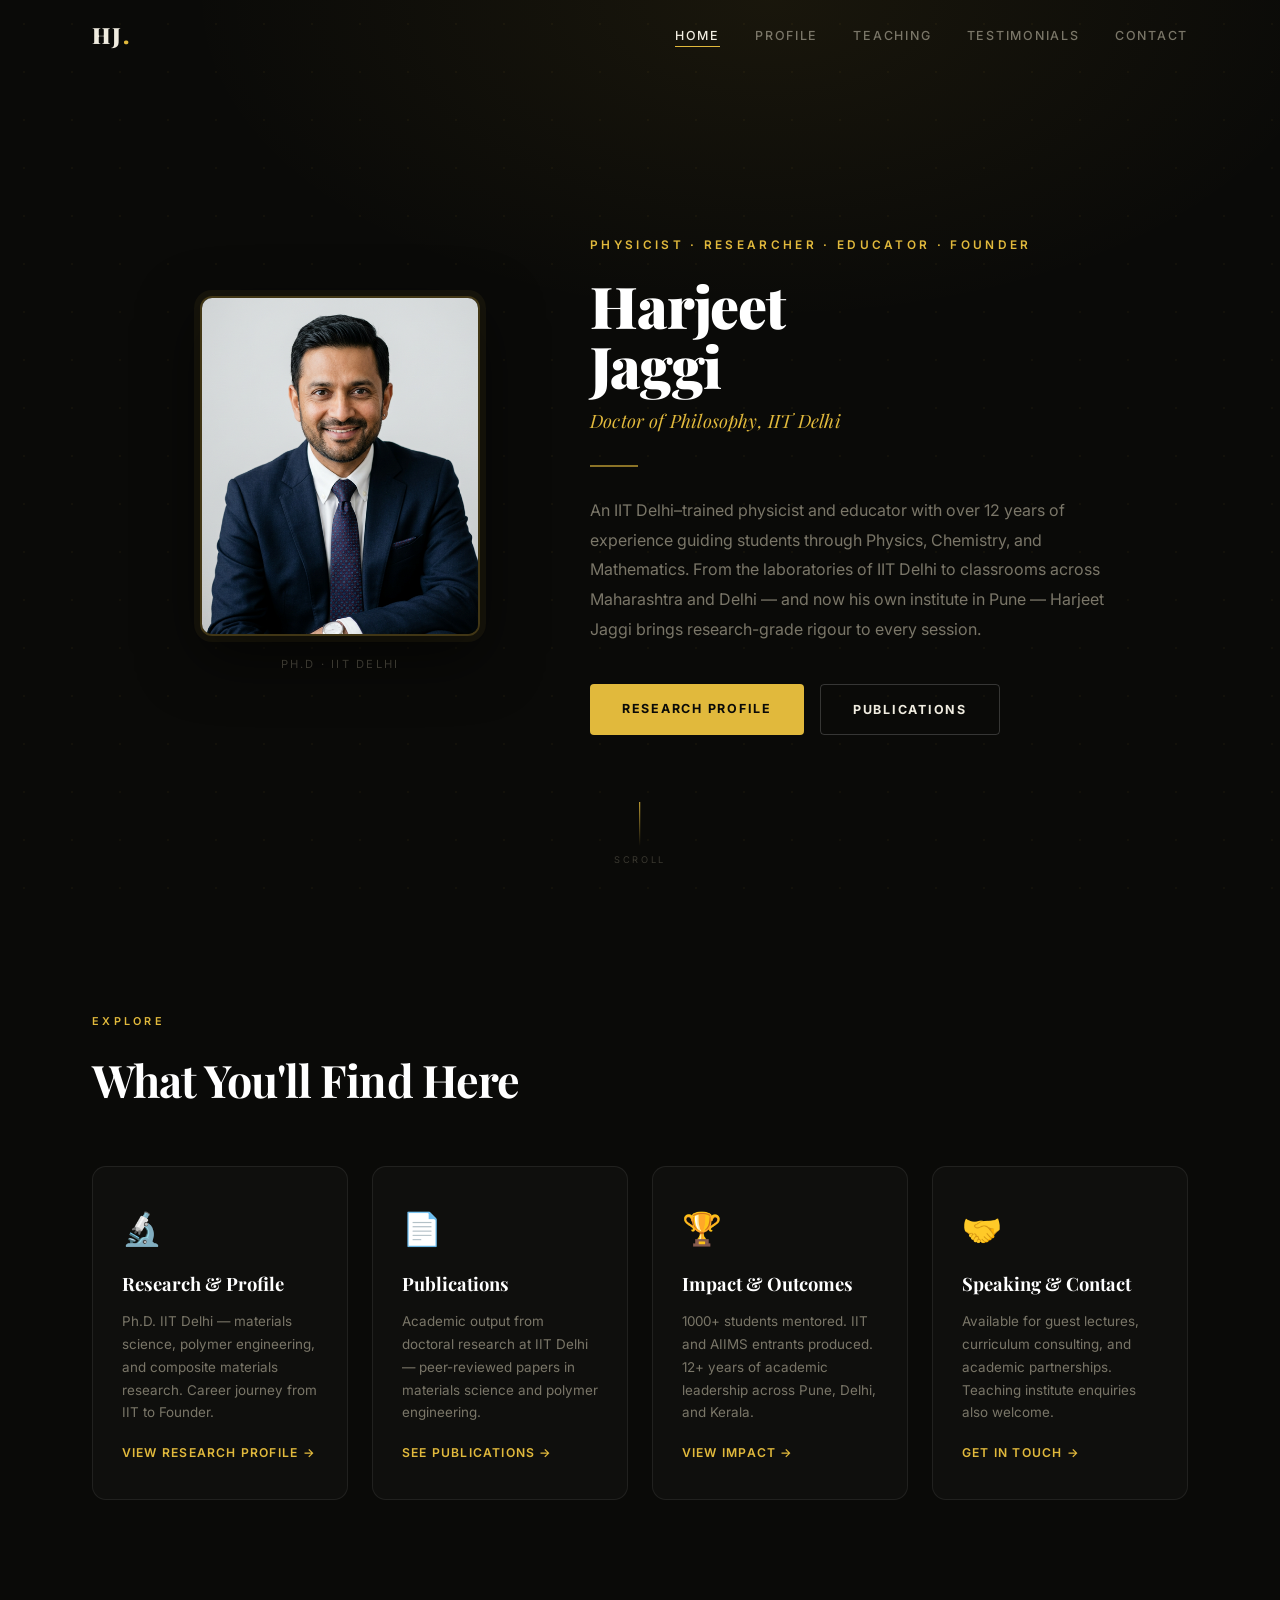
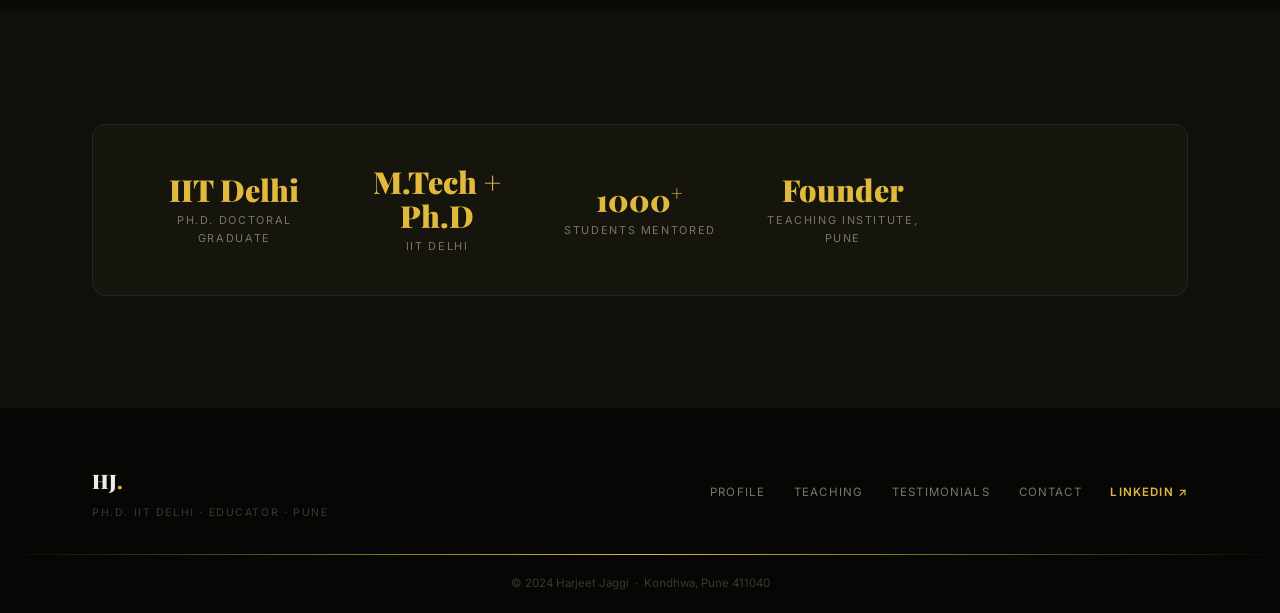
==== commit 1eac5700: "Clean up overridden glass-card class from teaching blocks" ====
--- a/index.html
+++ b/index.html
@@ -446,7 +446,7 @@
     <div class="container">
       <div class="section-label">Teaching Leadership</div>
       <h2 class="section-heading">The Institute</h2>
-      <div class="teaching-leader-block glass-card reveal-child">
+      <div class="teaching-leader-block reveal-child">
         <div class="tl-text">
           <p class="tl-desc">
             In addition to his research and consulting work, Harjeet Jaggi founded and leads a
--- a/style.css
+++ b/style.css
@@ -1750,236 +1750,303 @@
    ACHIEVEMENT-FIRST RESTRUCTURE — NEW SECTION STYLES
    ═══════════════════════════════════════════════════ */
 
+/* ─── SHARED INTRO TEXT ─── */
+.teaches-intro {
+  font-size: 1rem;
+  color: var(--text-muted);
+  line-height: 1.9;
+  max-width: 780px;
+  margin-bottom: 4rem;
+}
+
 /* ─── RESEARCH GRID ─── */
 .research-grid {
   display: grid;
   grid-template-columns: repeat(2, 1fr);
-  gap: 1.4rem;
-  margin-top: 2.4rem;
+  gap: 2rem;
+  margin-top: 0;
 }
 
 .research-card {
-  padding: 2rem 1.8rem;
+  padding: 3rem 2.8rem;
+  display: flex;
+  flex-direction: column;
 }
 
 .rc-icon {
-  font-size: 2rem;
+  font-size: 2.6rem;
+  margin-bottom: 1.4rem;
+  line-height: 1;
+}
+
+.rc-title {
+  font-family: 'Playfair Display', serif;
+  font-size: 1.25rem;
+  color: var(--gold);
   margin-bottom: 1rem;
-}
-
-.rc-title {
-  font-family: 'Playfair Display', serif;
-  font-size: 1.1rem;
-  color: var(--gold);
-  margin-bottom: .75rem;
+  font-weight: 700;
 }
 
 .rc-desc {
-  font-size: .9rem;
-  color: var(--text-muted);
-  line-height: 1.7;
+  font-size: .94rem;
+  color: var(--text-muted);
+  line-height: 1.85;
+  flex: 1;
 }
 
 /* ─── PUBLICATIONS ─── */
 .pub-list {
   display: flex;
   flex-direction: column;
-  gap: 1.4rem;
-  margin-top: 2.4rem;
+  gap: 2rem;
+  margin-top: 0;
 }
 
 .pub-item {
-  padding: 1.8rem 2rem;
+  padding: 2.8rem 3rem;
 }
 
 .pub-meta {
   display: flex;
   align-items: center;
   gap: 1rem;
-  margin-bottom: .9rem;
+  margin-bottom: 1.2rem;
   flex-wrap: wrap;
 }
 
 .pub-type {
-  font-size: .72rem;
+  font-size: .7rem;
   font-weight: 700;
-  letter-spacing: .1em;
+  letter-spacing: .12em;
   text-transform: uppercase;
   color: var(--gold);
   border: 1px solid rgba(225, 185, 60, .35);
-  padding: .2rem .7rem;
+  padding: .3rem .9rem;
   border-radius: 100px;
 }
 
 .cite-badge {
-  background: rgba(225, 185, 60, .12);
-  color: var(--gold);
-  font-size: .72rem;
+  background: rgba(225, 185, 60, .10);
+  color: var(--gold);
+  font-size: .7rem;
   font-weight: 600;
-  padding: .2rem .75rem;
+  padding: .3rem .9rem;
   border-radius: 100px;
-  letter-spacing: .06em;
+  letter-spacing: .08em;
 }
 
 .pub-title {
   font-family: 'Playfair Display', serif;
-  font-size: 1rem;
+  font-size: 1.15rem;
   color: var(--text-primary);
-  margin-bottom: .5rem;
-  line-height: 1.5;
+  margin-bottom: .8rem;
+  line-height: 1.6;
 }
 
 .pub-authors {
+  font-size: .85rem;
+  color: var(--gold);
+  margin-bottom: .35rem;
+}
+
+.pub-venue {
+  font-size: .85rem;
+  color: var(--text-muted);
+}
+
+.pub-note {
   font-size: .82rem;
-  color: var(--gold);
-  margin-bottom: .3rem;
-}
-
-.pub-venue {
-  font-size: .82rem;
-  color: var(--text-muted);
-}
-
-.pub-note {
-  font-size: .8rem;
-  color: var(--text-muted);
-  margin-top: 1.5rem;
+  color: var(--text-muted);
+  margin-top: 2rem;
   font-style: italic;
-  opacity: .75;
+  opacity: .65;
 }
 
 /* ─── SPEAKING & CONSULTING ─── */
 .speaking-grid {
   display: grid;
   grid-template-columns: repeat(3, 1fr);
-  gap: 1.4rem;
-  margin-top: 2.4rem;
+  gap: 2rem;
+  margin-top: 0;
 }
 
 .speaking-card {
-  padding: 2rem 1.6rem;
+  padding: 3rem 2.4rem;
+  display: flex;
+  flex-direction: column;
 }
 
 .sk-icon {
-  font-size: 2rem;
+  font-size: 2.4rem;
+  margin-bottom: 1.4rem;
+  line-height: 1;
+}
+
+.sk-title {
+  font-family: 'Playfair Display', serif;
+  font-size: 1.2rem;
+  color: var(--gold);
   margin-bottom: 1rem;
-}
-
-.sk-title {
-  font-family: 'Playfair Display', serif;
-  font-size: 1.05rem;
-  color: var(--gold);
-  margin-bottom: .75rem;
+  font-weight: 700;
 }
 
 .sk-desc {
-  font-size: .88rem;
-  color: var(--text-muted);
-  line-height: 1.7;
+  font-size: .92rem;
+  color: var(--text-muted);
+  line-height: 1.85;
+  flex: 1;
 }
 
 .speaking-cta {
   text-align: center;
-  margin-top: 2.5rem;
-}
-
-/* ─── TEACHING LEADERSHIP BLOCK ─── */
+  margin-top: 3.5rem;
+}
+
+/* ─── TEACHING LEADERSHIP — OPEN LAYOUT (no single box) ─── */
 .teaching-leader-block {
-  display: flex;
-  gap: 2.5rem;
-  align-items: flex-start;
-  padding: 2.5rem 2rem;
+  display: grid;
+  grid-template-columns: 1fr auto;
+  gap: 4rem;
+  align-items: center;
+  /* NOT a glass-card — open, breathable layout */
+  background: transparent;
+  border: none;
+  padding: 0;
 }
 
 .tl-text {
   flex: 1;
 }
 
+.tl-intro-label {
+  font-size: .68rem;
+  letter-spacing: .3em;
+  text-transform: uppercase;
+  color: var(--gold);
+  font-weight: 600;
+  margin-bottom: 1rem;
+  display: block;
+}
+
 .tl-desc {
-  font-size: .95rem;
-  color: var(--text-muted);
-  line-height: 1.8;
-  margin-bottom: 1rem;
+  font-size: 1rem;
+  color: var(--text-muted);
+  line-height: 1.95;
+  margin-bottom: 1.4rem;
+  max-width: 680px;
 }
 
 .tl-facts {
   display: flex;
   flex-wrap: wrap;
-  gap: .5rem 1.2rem;
-  margin-top: 1.5rem;
-  padding-top: 1.2rem;
-  border-top: 1px solid rgba(255, 255, 255, .07);
-  font-size: .85rem;
+  gap: .6rem 2rem;
+  margin-top: 2rem;
+  padding-top: 1.8rem;
+  border-top: 1px solid rgba(255, 255, 255, .08);
+  font-size: .88rem;
   color: var(--text-muted);
 }
 
 .tl-sep {
   color: var(--gold);
-  opacity: .4;
+  opacity: .35;
 }
 
 .tl-cta {
   flex-shrink: 0;
-  padding-top: .5rem;
 }
 
 /* ─── IMPACT METRICS ─── */
 .impact-metrics {
   display: grid;
-  grid-template-columns: repeat(2, 1fr);
-  gap: 1.4rem;
-  margin-bottom: 3rem;
+  grid-template-columns: repeat(4, 1fr);
+  gap: 2rem;
+  margin-bottom: 5rem;
 }
 
 .impact-metric {
-  padding: 2rem;
+  padding: 3rem 2rem;
   text-align: center;
   display: flex;
   flex-direction: column;
   align-items: center;
-  gap: .6rem;
+  gap: .8rem;
 }
 
 .im-num {
   font-family: 'Playfair Display', serif;
-  font-size: 2.4rem;
+  font-size: 3rem;
   font-weight: 900;
   color: var(--gold);
   line-height: 1;
 }
 
 .im-lbl {
-  font-size: .8rem;
+  font-size: .82rem;
   color: var(--text-muted);
   text-align: center;
-  line-height: 1.4;
+  line-height: 1.5;
 }
 
 /* ─── RESPONSIVE — NEW SECTIONS ─── */
-@media (max-width: 640px) {
+@media (max-width: 1024px) {
+  .impact-metrics {
+    grid-template-columns: repeat(2, 1fr);
+  }
+
+  .speaking-grid {
+    grid-template-columns: repeat(2, 1fr);
+  }
+}
+
+@media (max-width: 768px) {
   .research-grid {
     grid-template-columns: 1fr;
+    gap: 1.4rem;
   }
 
   .speaking-grid {
     grid-template-columns: 1fr;
+    gap: 1.4rem;
   }
 
   .impact-metrics {
     grid-template-columns: 1fr;
+    gap: 1.4rem;
+    margin-bottom: 2.5rem;
   }
 
   .teaching-leader-block {
-    flex-direction: column;
-    gap: 1.5rem;
-  }
-
-  .tl-cta {
-    width: 100%;
-  }
-
-  .tl-cta .btn {
-    width: 100%;
-    text-align: center;
+    grid-template-columns: 1fr;
+    gap: 2rem;
+  }
+
+  .research-card,
+  .speaking-card {
+    padding: 2.2rem 2rem;
+  }
+
+  .pub-item {
+    padding: 2rem 2rem;
+  }
+}
+
+@media (max-width: 480px) {
+  .teaches-intro {
+    font-size: .93rem;
+    margin-bottom: 2.5rem;
+  }
+
+  .rc-title,
+  .sk-title {
+    font-size: 1.05rem;
+  }
+
+  .pub-title {
+    font-size: 1rem;
+  }
+
+  .im-num {
+    font-size: 2.2rem;
   }
 }
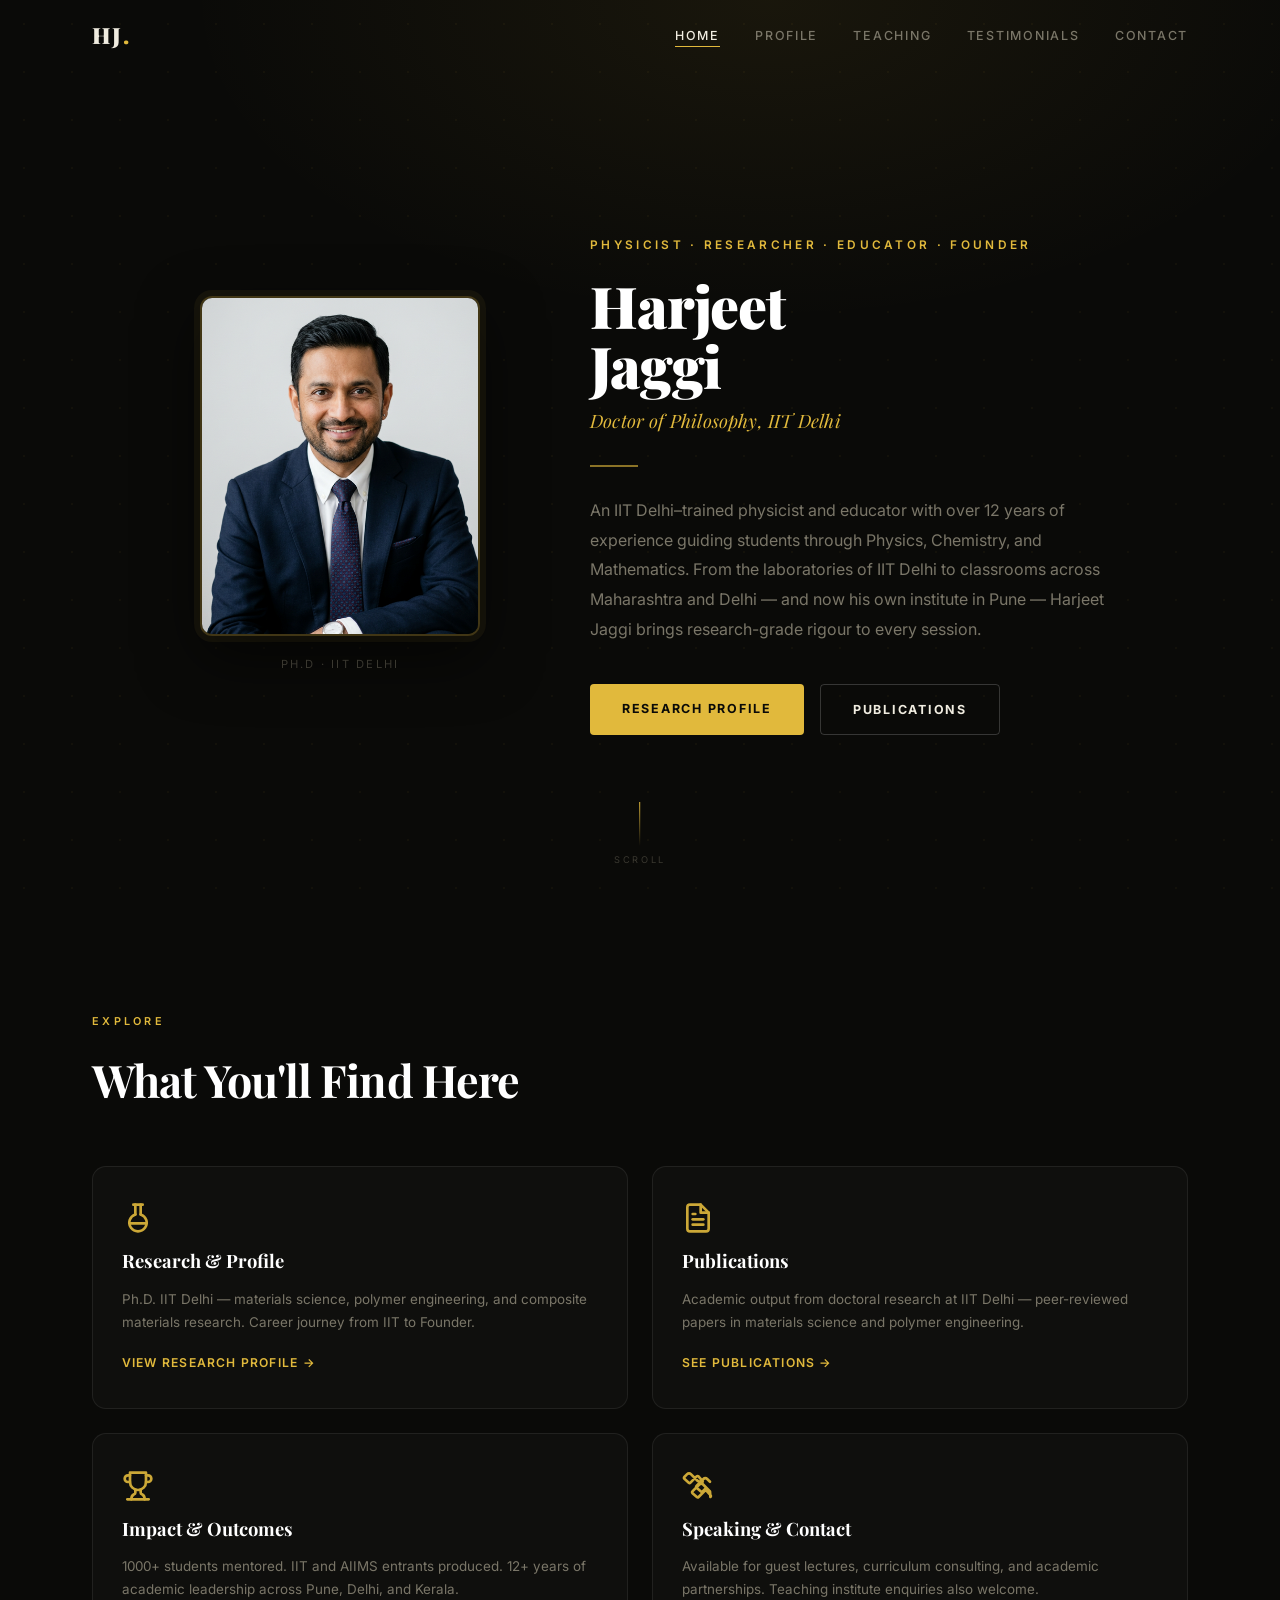
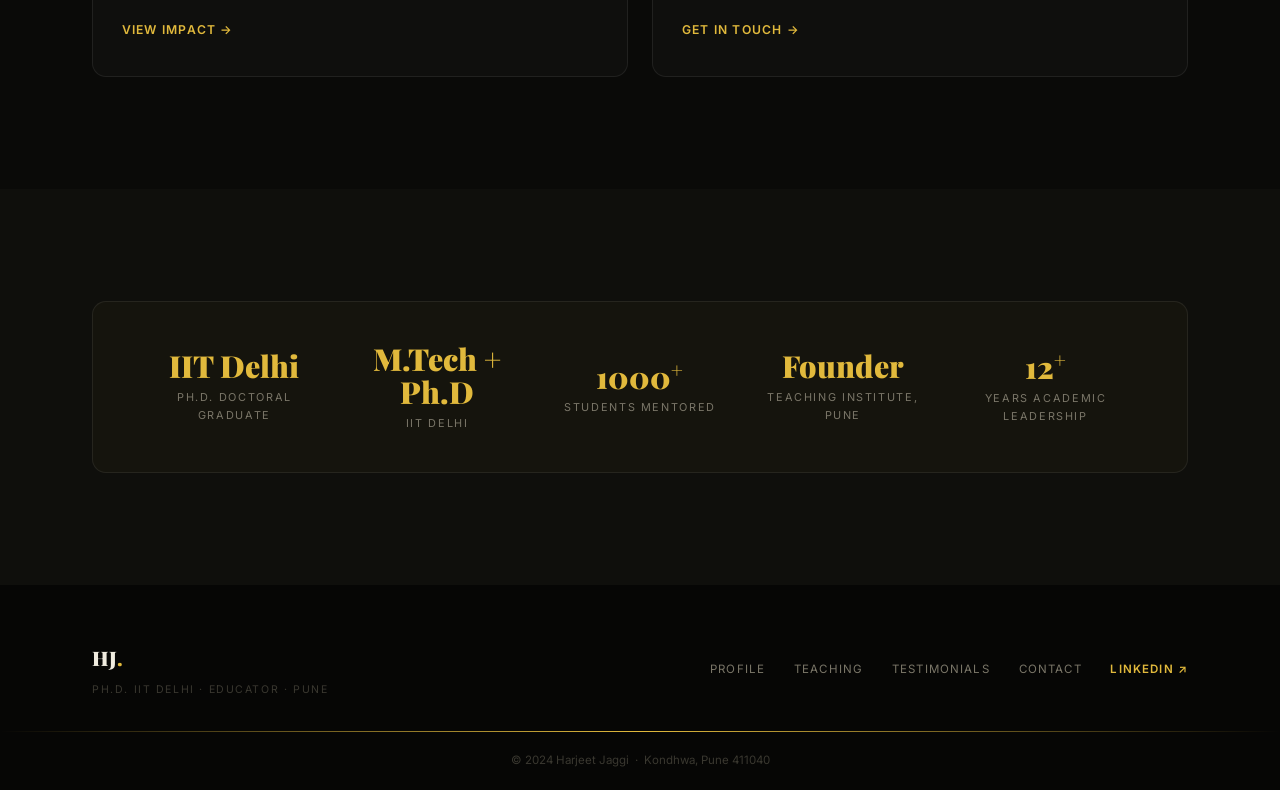
==== commit fe1f6cff: "UI Polish: replace system emojis with premium SVG icons" ====
--- a/index.html
+++ b/index.html
@@ -118,7 +118,16 @@
 
       <div class="research-grid">
         <div class="research-card glass-card reveal-child">
-          <div class="rc-icon" aria-hidden="true">🔬</div>
+          <div class="rc-icon" aria-hidden="true">
+            <svg xmlns="http://www.w3.org/2000/svg" width="36" height="36" viewBox="0 0 24 24" fill="none"
+              stroke="currentColor" stroke-width="1.5" stroke-linecap="round" stroke-linejoin="round">
+              <path d="M10 2v7.31" />
+              <path d="M14 9.3V1.99" />
+              <path d="M8.5 2h7" />
+              <path d="M14 9.3a6.5 6.5 0 1 1-4 0" />
+              <path d="M5.52 16h12.96" />
+            </svg>
+          </div>
           <h3 class="rc-title">Materials Science</h3>
           <p class="rc-desc">
             Advanced study of material structure, properties, and behaviour under physical
@@ -127,7 +136,16 @@
           </p>
         </div>
         <div class="research-card glass-card reveal-child">
-          <div class="rc-icon" aria-hidden="true">🧪</div>
+          <div class="rc-icon" aria-hidden="true">
+            <svg xmlns="http://www.w3.org/2000/svg" width="36" height="36" viewBox="0 0 24 24" fill="none"
+              stroke="currentColor" stroke-width="1.5" stroke-linecap="round" stroke-linejoin="round">
+              <path d="M9 2v7.5" />
+              <path d="M15 2v7.5" />
+              <path d="M7 2h10" />
+              <path d="M15 9.5a6.5 6.5 0 1 1-6 0" />
+              <path d="M5.52 16h12.96" />
+            </svg>
+          </div>
           <h3 class="rc-title">Polymer Engineering</h3>
           <p class="rc-desc">
             In-depth research into the molecular architecture and mechanical behaviour of
@@ -136,7 +154,13 @@
           </p>
         </div>
         <div class="research-card glass-card reveal-child">
-          <div class="rc-icon" aria-hidden="true">⚙️</div>
+          <div class="rc-icon" aria-hidden="true">
+            <svg xmlns="http://www.w3.org/2000/svg" width="36" height="36" viewBox="0 0 24 24" fill="none"
+              stroke="currentColor" stroke-width="1.5" stroke-linecap="round" stroke-linejoin="round">
+              <path d="m12 14 4-4" />
+              <path d="M3.34 19a10 10 0 1 1 17.32 0" />
+            </svg>
+          </div>
           <h3 class="rc-title">Composite Materials</h3>
           <p class="rc-desc">
             Study of multi-phase composite systems — examining how the combination of constituent
@@ -145,7 +169,14 @@
           </p>
         </div>
         <div class="research-card glass-card reveal-child">
-          <div class="rc-icon" aria-hidden="true">⚛️</div>
+          <div class="rc-icon" aria-hidden="true">
+            <svg xmlns="http://www.w3.org/2000/svg" width="36" height="36" viewBox="0 0 24 24" fill="none"
+              stroke="currentColor" stroke-width="1.5" stroke-linecap="round" stroke-linejoin="round">
+              <circle cx="12" cy="12" r="3" />
+              <path
+                d="M19.4 15a1.65 1.65 0 0 0 .33 1.82l.06.06a2 2 0 0 1 0 2.83 2 2 0 0 1-2.83 0l-.06-.06a1.65 1.65 0 0 0-1.82-.33 1.65 1.65 0 0 0-1 1.51V21a2 2 0 0 1-2 2 2 2 0 0 1-2-2v-.09A1.65 1.65 0 0 0 9 19.4a1.65 1.65 0 0 0-1.82.33l-.06.06a2 2 0 0 1-2.83 0 2 2 0 0 1 0-2.83l.06-.06a1.65 1.65 0 0 0 .33-1.82 1.65 1.65 0 0 0-1.51-1H3a2 2 0 0 1-2-2 2 2 0 0 1 2-2h.09A1.65 1.65 0 0 0 4.6 9a1.65 1.65 0 0 0-.33-1.82l-.06-.06a2 2 0 0 1 0-2.83 2 2 0 0 1 2.83 0l.06.06a1.65 1.65 0 0 0 1.82.33H9a1.65 1.65 0 0 0 1-1.51V3a2 2 0 0 1 2-2 2 2 0 0 1 2 2v.09a1.65 1.65 0 0 0 1 1.51 1.65 1.65 0 0 0 1.82-.33l.06-.06a2 2 0 0 1 2.83 0 2 2 0 0 1 0 2.83l-.06.06a1.65 1.65 0 0 0-.33 1.82V9a1.65 1.65 0 0 0 1.51 1H21a2 2 0 0 1 2 2 2 2 0 0 1-2 2h-.09a1.65 1.65 0 0 0-1.51 1Z" />
+            </svg>
+          </div>
           <h3 class="rc-title">Applied Physics</h3>
           <p class="rc-desc">
             Bridging fundamental physics theory with practical engineering application — including
@@ -413,21 +444,47 @@
 
       <div class="speaking-grid">
         <div class="speaking-card glass-card reveal-child">
-          <div class="sk-icon" aria-hidden="true">🎤</div>
+          <div class="sk-icon" aria-hidden="true">
+            <svg xmlns="http://www.w3.org/2000/svg" width="40" height="40" viewBox="0 0 24 24" fill="none"
+              stroke="currentColor" stroke-width="1.5" stroke-linecap="round" stroke-linejoin="round">
+              <path d="m12 8-9.04 9.06a2.828 2.828 0 1 0 3.98 3.98L16 12" />
+              <circle cx="17" cy="7" r="5" />
+            </svg>
+          </div>
           <h3 class="sk-title">Guest Lectures</h3>
           <p class="sk-desc">Available for guest lectures at engineering colleges, science
             institutions, and competitive examination academies on topics spanning materials
             science, applied physics, and the science of effective learning.</p>
         </div>
         <div class="speaking-card glass-card reveal-child">
-          <div class="sk-icon" aria-hidden="true">📋</div>
+          <div class="sk-icon" aria-hidden="true">
+            <svg xmlns="http://www.w3.org/2000/svg" width="40" height="40" viewBox="0 0 24 24" fill="none"
+              stroke="currentColor" stroke-width="1.5" stroke-linecap="round" stroke-linejoin="round">
+              <rect width="8" height="4" x="8" y="2" rx="1" ry="1" />
+              <path d="M16 4h2a2 2 0 0 1 2 2v14a2 2 0 0 1-2 2H6a2 2 0 0 1-2-2V6a2 2 0 0 1 2-2h2" />
+              <path d="M12 11h4" />
+              <path d="M12 16h4" />
+              <path d="M8 11h.01" />
+              <path d="M8 16h.01" />
+            </svg>
+          </div>
           <h3 class="sk-title">Curriculum Consulting</h3>
           <p class="sk-desc">Institutional curriculum design and review for science and mathematics
             programmes — drawing on both research-level academic standards and 12+ years of
             practical examination preparation expertise.</p>
         </div>
         <div class="speaking-card glass-card reveal-child">
-          <div class="sk-icon" aria-hidden="true">🤝</div>
+          <div class="sk-icon" aria-hidden="true">
+            <svg xmlns="http://www.w3.org/2000/svg" width="40" height="40" viewBox="0 0 24 24" fill="none"
+              stroke="currentColor" stroke-width="1.5" stroke-linecap="round" stroke-linejoin="round">
+              <path
+                d="m21 16-5.16-5.16a2 2 0 0 0-2.83 0l-5.17 5.17c-.4.4-.38 1.05.04 1.42l3.26 2.87c.38.33.94.31 1.29-.05l4.63-4.63c.4-.4 1.05-.38 1.42.04l2.87 3.26c.33.38.31.94-.05 1.29Z" />
+              <path
+                d="m11.83 8.3-5.16-5.17a2 2 0 0 0-2.83 0L1.75 5.21c-.4.4-.38 1.05.04 1.42l3.26 2.87c.38.33.94.31 1.29-.05l4.63-4.63c.4-.4 1.05-.38 1.42.04l2.87 3.26c.33.38.31.94-.05 1.29Z" />
+              <path
+                d="m21 8.84-2.12-2.12a2 2 0 0 0-2.83 0l-5.17 5.17c-.4.4-.38 1.05.04 1.42l3.26 2.87c.38.33.94.31 1.29-.05l2.25-2.25" />
+            </svg>
+          </div>
           <h3 class="sk-title">Academic Partnerships</h3>
           <p class="sk-desc">Open to institutional collaborations with schools, coaching
             establishments, and higher education bodies seeking to improve physics and
--- a/style.css
+++ b/style.css
@@ -1065,7 +1065,7 @@
 /* ─── HOME PAGE NAV CARDS ─── */
 .page-cards {
   display: grid;
-  grid-template-columns: repeat(4, 1fr);
+  grid-template-columns: repeat(2, 1fr);
   gap: 1.5rem;
 }
 
@@ -1078,8 +1078,16 @@
   cursor: pointer;
 }
 
-.pc-icon {
-  font-size: 2rem;
+.pc-icon svg {
+  width: 32px;
+  height: 32px;
+  color: var(--gold);
+  opacity: 0.9;
+  transition: transform var(--transition);
+}
+
+.page-card:hover .pc-icon svg {
+  transform: translateY(-2px);
 }
 
 .pc-title {
@@ -1774,9 +1782,21 @@
 }
 
 .rc-icon {
-  font-size: 2.6rem;
   margin-bottom: 1.4rem;
   line-height: 1;
+}
+
+.rc-icon svg {
+  width: 36px;
+  height: 36px;
+  color: var(--gold);
+  opacity: 0.9;
+  transition: transform var(--transition), color var(--transition);
+}
+
+.research-card:hover .rc-icon svg {
+  transform: scale(1.05);
+  color: var(--gold-bright);
 }
 
 .rc-title {
@@ -1871,15 +1891,26 @@
 }
 
 .speaking-card {
-  padding: 3rem 2.4rem;
+  padding: 2.5rem 2rem;
   display: flex;
   flex-direction: column;
 }
 
 .sk-icon {
-  font-size: 2.4rem;
   margin-bottom: 1.4rem;
   line-height: 1;
+}
+
+.sk-icon svg {
+  width: 40px;
+  height: 40px;
+  color: var(--gold);
+  opacity: 0.9;
+  transition: transform var(--transition);
+}
+
+.speaking-card:hover .sk-icon svg {
+  transform: translateY(-3px);
 }
 
 .sk-title {
